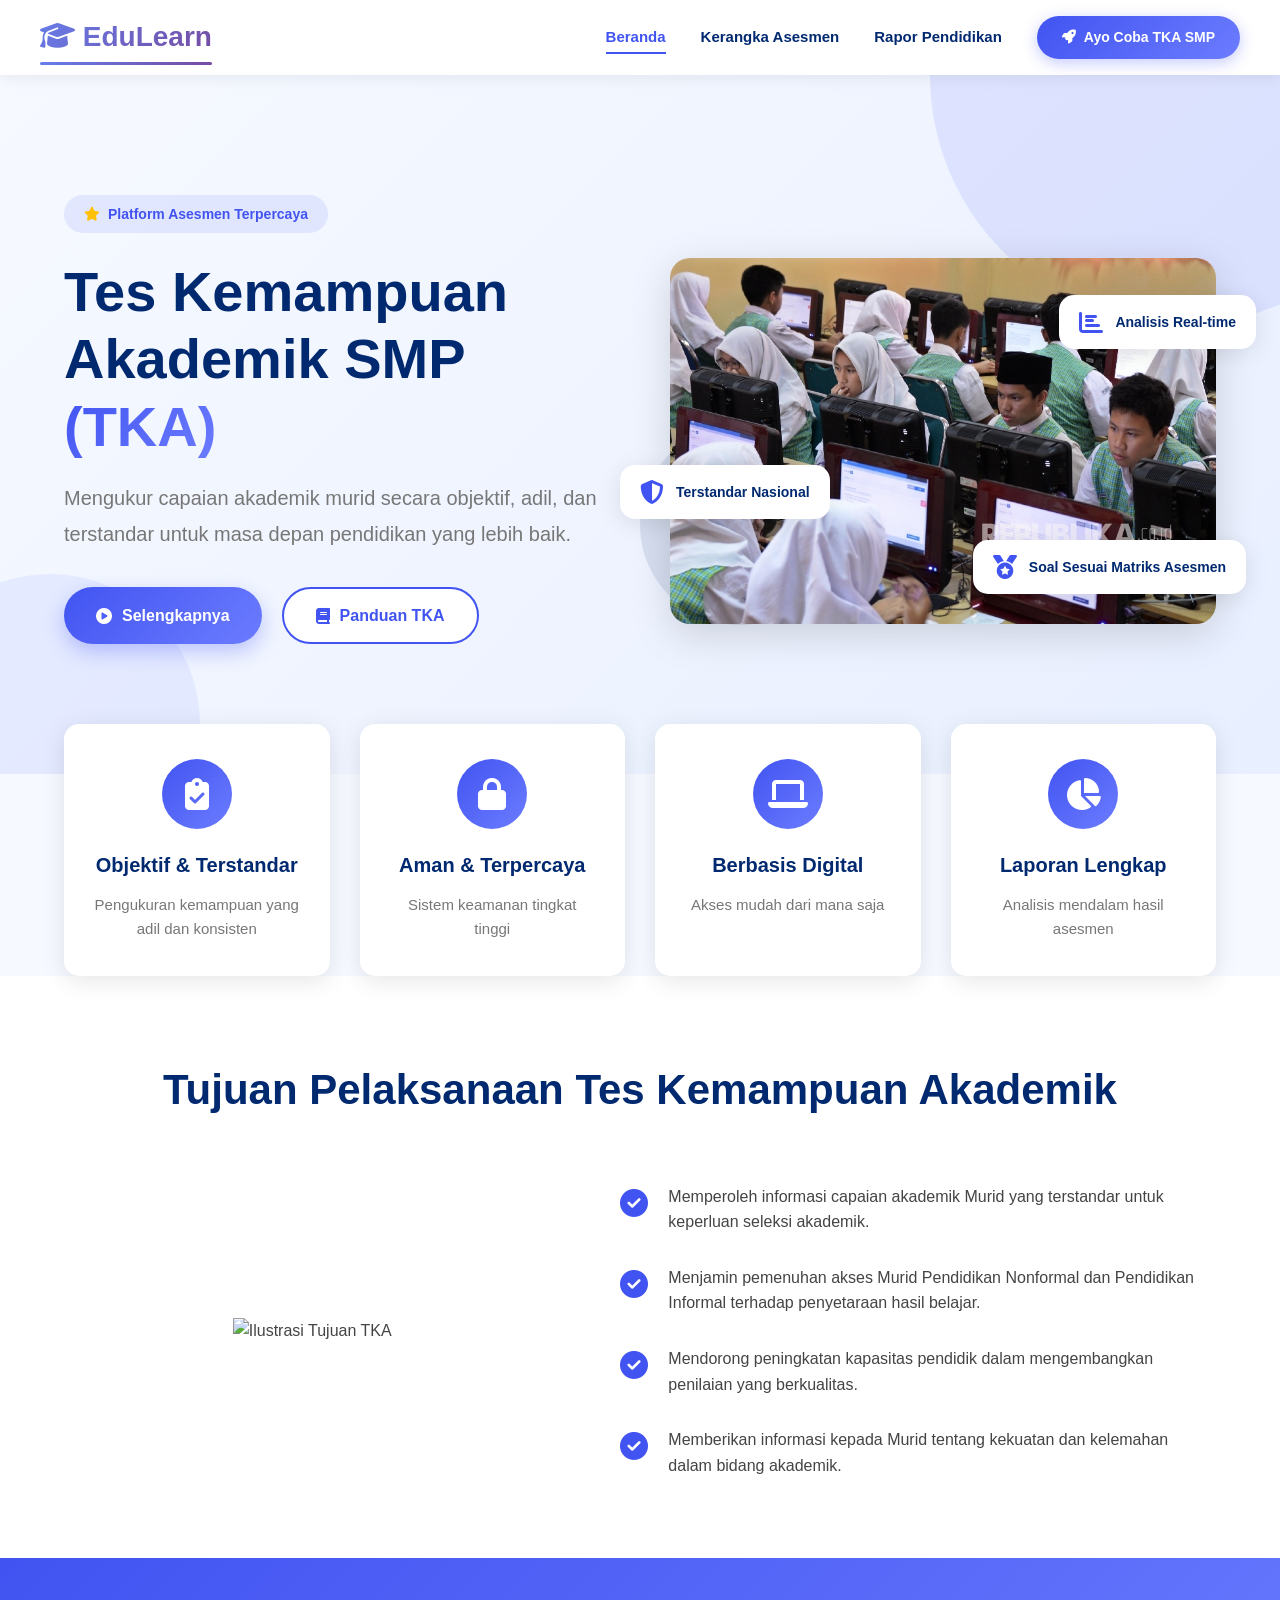
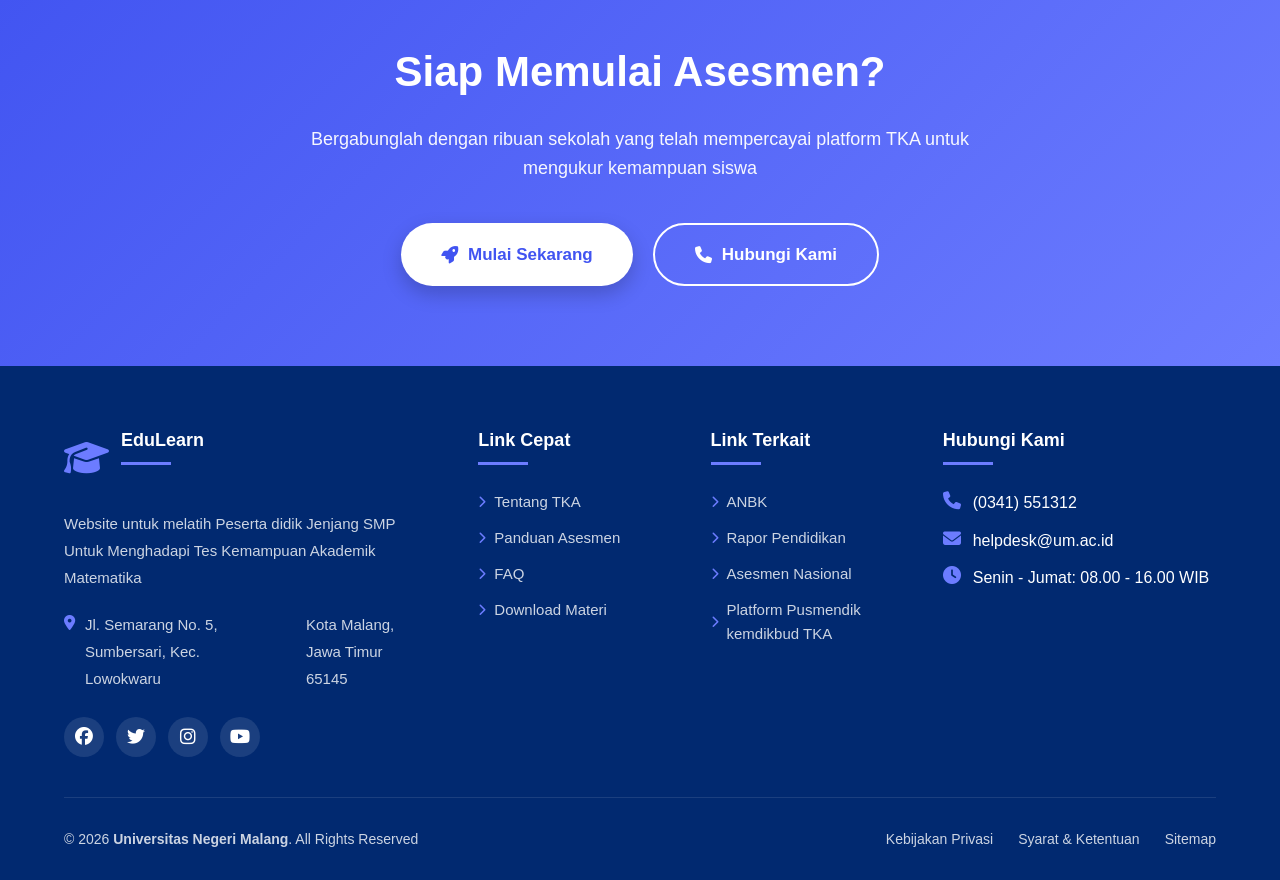
==== index.html @ a12acb54 "Add files via upload" ====
<!DOCTYPE html>
<html lang="id">
<head>
    <meta charset="UTF-8">
    <meta name="viewport" content="width=device-width, initial-scale=1.0">
    <title>TKA - Pusat Asesmen Pendidikan</title>
    <link rel="stylesheet" href="homepage.css">
    <link rel="stylesheet" href="https://cdnjs.cloudflare.com/ajax/libs/font-awesome/6.4.0/css/all.min.css">
</head>
<body>
    <!-- Navbar -->
<nav class="navbar">
        <div class="nav-container">
            <div class="logo">
                <i class="fas fa-graduation-cap"></i>
                <span>EduLearn</span>
            </div>
            <div class="nav-links">
                <a href="#" class="nav-link active">Beranda</a>
                <a href="kerangkaasesmen.html" class="nav-link">Kerangka Asesmen</a>
                <a href="https://tka.kemendikdasmen.go.id/hasiltka/" class="nav-link">Rapor Pendidikan</a>
                <a href="https://tkasmp.vercel.app/" class="btn-cta">
                    <i class="fas fa-rocket"></i> Ayo Coba TKA SMP
                </a>
            </div>
            <div class="mobile-menu-icon">
                <i class="fas fa-bars"></i>
            </div>
        </div>
    </nav>

    <!-- Hero Section -->
    <section class="hero">
        <div class="hero-background">
            <div class="shape shape-1"></div>
            <div class="shape shape-2"></div>
            <div class="shape shape-3"></div>
        </div>
        <div class="hero-container">
            <div class="hero-text" data-aos="fade-right">
                <div class="hero-badge">
                    <i class="fas fa-star"></i> Platform Asesmen Terpercaya
                </div>
                <h1>Tes Kemampuan Akademik SMP <span class="highlight">(TKA)</span></h1>
                <h2>Mengukur capaian akademik murid secara objektif, adil, dan terstandar untuk masa depan pendidikan yang lebih baik.</h2>
                <div class="hero-buttons">
                    <a href="#" class="btn-primary">
                        <i class="fas fa-play-circle"></i> Selengkapnya
                    </a>
                    <a href="kerangkaasesmen.html" class="btn-secondary">
                        <i class="fas fa-book"></i> Panduan TKA
                    </a>
                </div>
            </div>
            <div class="hero-img" data-aos="fade-left">
                <div class="hero-img-wrapper">
                    <img src="SIswa TKA.jpg" alt="Ilustrasi TKA">
                    <div class="floating-card card-1">
                        <i class="fas fa-chart-bar"></i>
                        <span>Analisis Real-time</span>
                    </div>
                    <div class="floating-card card-2">
                        <i class="fas fa-shield-alt"></i>
                        <span>Terstandar Nasional</span>
                    </div>
                    <div class="floating-card card-3">
                        <i class="fas fa-medal"></i>
                        <span>Soal Sesuai Matriks Asesmen</span>
                    </div>
                </div>
            </div>
        </div>
    </section>

    <!-- Features Section -->
    <section class="features">
        <div class="container">
            <div class="feature-item" data-aos="fade-up">
                <div class="feature-icon">
                    <i class="fas fa-clipboard-check"></i>
                </div>
                <h3>Objektif & Terstandar</h3>
                <p>Pengukuran kemampuan yang adil dan konsisten</p>
            </div>
            <div class="feature-item" data-aos="fade-up" data-aos-delay="100">
                <div class="feature-icon">
                    <i class="fas fa-lock"></i>
                </div>
                <h3>Aman & Terpercaya</h3>
                <p>Sistem keamanan tingkat tinggi</p>
            </div>
            <div class="feature-item" data-aos="fade-up" data-aos-delay="200">
                <div class="feature-icon">
                    <i class="fas fa-laptop"></i>
                </div>
                <h3>Berbasis Digital</h3>
                <p>Akses mudah dari mana saja</p>
            </div>
            <div class="feature-item" data-aos="fade-up" data-aos-delay="300">
                <div class="feature-icon">
                    <i class="fas fa-chart-pie"></i>
                </div>
                <h3>Laporan Lengkap</h3>
                <p>Analisis mendalam hasil asesmen</p>
            </div>
        </div>
    </section>

    <!-- Services Section -->
<section class="section tujuan-section">
        <div class="container">
            <div class="section-title" data-aos="fade-up">
                <h2>Tujuan Pelaksanaan Tes Kemampuan Akademik</h2>
            </div>

            <div class="tujuan-container">
                
                <div class="tujuan-img" data-aos="fade-right">
                    <img src="https://img.freepik.com/free-vector/learning-concept-illustration_114360-6186.jpg?t=st=1708490000~exp=1708493600~hmac=a1b2c3d4" alt="Ilustrasi Tujuan TKA">
                </div>

                <div class="tujuan-content" data-aos="fade-left">
                    <ul class="tujuan-list">
                        <li class="tujuan-item">
                            <div class="tujuan-icon">
                                <i class="fas fa-check-circle"></i>
                            </div>
                            <p>Memperoleh informasi capaian akademik Murid yang terstandar untuk keperluan seleksi akademik.</p>
                        </li>
                        <li class="tujuan-item">
                            <div class="tujuan-icon">
                                <i class="fas fa-check-circle"></i>
                            </div>
                            <p>Menjamin pemenuhan akses Murid Pendidikan Nonformal dan Pendidikan Informal terhadap penyetaraan hasil belajar.</p>
                        </li>
                        <li class="tujuan-item">
                            <div class="tujuan-icon">
                                <i class="fas fa-check-circle"></i>
                            </div>
                            <p>Mendorong peningkatan kapasitas pendidik dalam mengembangkan penilaian yang berkualitas.</p>
                        </li>
                        <li class="tujuan-item">
                            <div class="tujuan-icon">
                                <i class="fas fa-check-circle"></i>
                            </div>
                            <p>Memberikan informasi kepada Murid tentang kekuatan dan kelemahan dalam bidang akademik.</p>
                        </li>
                    </ul>
                </div>
            </div>
        </div>
    </section>

    <!-- CTA Section -->
    <section class="cta-section" data-aos="fade-up">
        <div class="cta-container">
            <div class="cta-content">
                <h2>Siap Memulai Asesmen?</h2>
                <p>Bergabunglah dengan ribuan sekolah yang telah mempercayai platform TKA untuk mengukur kemampuan siswa</p>
            </div>
            <div class="cta-buttons">
                <a href="#" class="btn-cta-large">
                    <i class="fas fa-rocket"></i> Mulai Sekarang
                </a>
                <a href="#" class="btn-cta-outline">
                    <i class="fas fa-phone"></i> Hubungi Kami
                </a>
            </div>
        </div>
    </section>

    <!-- Footer -->
    <footer>
        <div class="footer-content">
            <div class="footer-col">
                <div class="footer-logo">
                    <i class="fas fa-graduation-cap"></i>
                    <h4>EduLearn</h4>
                </div>
                <p>Website untuk melatih Peserta didik Jenjang SMP Untuk Menghadapi Tes Kemampuan Akademik Matematika </p>
                <p class="address">
                    <i class="fas fa-map-marker-alt"></i>
                    Jl. Semarang No. 5, Sumbersari, Kec. Lowokwaru <br>
                    <span style="padding-left: 22px;">Kota Malang, Jawa Timur 65145</span>
                </p>
                <div class="social-links">
                    <a href="#"><i class="fab fa-facebook"></i></a>
                    <a href="#"><i class="fab fa-twitter"></i></a>
                    <a href="#"><i class="fab fa-instagram"></i></a>
                    <a href="#"><i class="fab fa-youtube"></i></a>
                </div>
            </div>
            <div class="footer-col">
                <h4>Link Cepat</h4>
                <ul>
                    <li><a href="index.html"><i class="fas fa-chevron-right"></i> Tentang TKA</a></li>
                    <li><a href="kerangkaasesmen.html"><i class="fas fa-chevron-right"></i> Panduan Asesmen</a></li>
                    <li><a href="#"><i class="fas fa-chevron-right"></i> FAQ</a></li>
                    <li><a href="#"><i class="fas fa-chevron-right"></i> Download Materi</a></li>
                </ul>
            </div>
            <div class="footer-col">
                <h4>Link Terkait</h4>
                <ul>
                    <li><a href="#"><i class="fas fa-chevron-right"></i> ANBK</a></li>
                    <li><a href="https://tka.kemendikdasmen.go.id/hasiltka/"><i class="fas fa-chevron-right"></i> Rapor Pendidikan</a></li>
                    <li><a href="#"><i class="fas fa-chevron-right"></i> Asesmen Nasional</a></li>
                    <li><a href="https://pusmendik.kemdikbud.go.id/"><i class="fas fa-chevron-right"></i> Platform Pusmendik kemdikbud TKA</a></li>
                </ul>
            </div>
            <div class="footer-col">
                <h4>Hubungi Kami</h4>
                <ul class="contact-info">
                    <li>
                        <i class="fas fa-phone"></i>
                        <span>(0341) 551312</span>
                    </li>
                    <li>
                        <i class="fas fa-envelope"></i>
                        <span>helpdesk@um.ac.id</span>
                    </li>
                    <li>
                        <i class="fas fa-clock"></i>
                        <span>Senin - Jumat: 08.00 - 16.00 WIB</span>
                    </li>
                </ul>
            </div>
        </div>
        <div class="footer-bottom">
            <p>&copy; 2026 <strong>Universitas Negeri Malang</strong>. All Rights Reserved</p>
            <div class="footer-links">
                <a href="#">Kebijakan Privasi</a>
                <a href="#">Syarat & Ketentuan</a>
                <a href="#">Sitemap</a>
            </div>
        </div>
    </footer>

    <!-- Scroll to Top Button -->
    <button class="scroll-top" id="scrollTop">
        <i class="fas fa-arrow-up"></i>
    </button>

    <script src="homepage.js"></script>
</body>
</html>
---- homepage.css ----
/* ===== RESET & BASE ===== */
* {
    margin: 0;
    padding: 0;
    box-sizing: border-box;
}

:root {
    /* Enhanced Color Palette - More Vibrant */
    --primary: #2563eb; /* Bright Blue */
    --primary-dark: #1d4ed8;
    --primary-light: rgba(37, 99, 235, 0.1);
    --secondary: #8b5cf6; /* Vibrant Purple */
    --secondary-dark: #7c3aed;
    --tertiary: #06b6d4; /* Cyan */
    --tertiary-dark: #0891b2;
    --accent: #f59e0b; /* Amber */
    --accent-dark: #d97706;
    --success: #10b981;
    --success-dark: #059669;
    --pink: #ec4899; /* Pink for variety */
    --text-dark: #1e293b;
    --text-light: #64748b;
    --text-muted: #94a3b8;
    --bg-light: #f8fafc;
    --bg-white: #ffffff;
    --bg-gradient: linear-gradient(135deg, #667eea 0%, #764ba2 100%);
    --bg-gradient-primary: linear-gradient(135deg, #667eea 0%, #764ba2 100%);
    --bg-card: #ffffff;
    --border-color: #e2e8f0;
    --shadow-sm: 0 1px 2px 0 rgba(0, 0, 0, 0.05);
    --shadow-md: 0 4px 6px -1px rgba(0, 0, 0, 0.1), 0 2px 4px -1px rgba(0, 0, 0, 0.06);
    --shadow-lg: 0 10px 15px -3px rgba(0, 0, 0, 0.1), 0 4px 6px -2px rgba(0, 0, 0, 0.05);
    --shadow-xl: 0 20px 25px -5px rgba(0, 0, 0, 0.1), 0 10px 10px -5px rgba(0, 0, 0, 0.04);
    --shadow-glow: 0 0 20px rgba(37, 99, 235, 0.3);
    --radius-sm: 0.375rem;
    --radius-md: 0.5rem;
    --radius-lg: 0.75rem;
    --radius-xl: 1rem;
}
:root {
    --primary-color: #4154f1;
    --primary-dark: #3142c4;
    --primary-light: #6c7cff;
    --secondary-color: #012970;
    --text-dark: #444444;
    --text-light: #777777;
    --bg-light: #f6f9ff;
    --white: #ffffff;
    --shadow-sm: 0 2px 15px rgba(0, 0, 0, 0.08);
    --shadow-md: 0 5px 25px rgba(0, 0, 0, 0.1);
    --shadow-lg: 0 10px 40px rgba(0, 0, 0, 0.15);
    --transition: all 0.3s ease;
    --gradient-primary: linear-gradient(135deg, #4154f1 0%, #6c7cff 100%);
    --gradient-secondary: linear-gradient(135deg, #012970 0%, #1e3a8a 100%);
}

body {
    font-family: 'Segoe UI', Tahoma, Geneva, Verdana, sans-serif;
    background-color: var(--bg-light);
    color: var(--text-dark);
    line-height: 1.6;
    overflow-x: hidden;
}

html {
    scroll-behavior: smooth;
}

a {
    text-decoration: none;
    color: inherit;
    transition: var(--transition);
}

img {
    max-width: 100%;
    height: auto;
}

/* ===== NAVBAR ===== */
.navbar {
    background: var(--white);
    padding: 0;
    box-shadow: var(--shadow-sm);
    position: sticky;
    top: 0;
    z-index: 1000;
    transition: var(--transition);
}

.navbar.scrolled {
    box-shadow: var(--shadow-md);
}

.nav-container {
    max-width: 1400px;
    margin: 0 auto;
    padding: 15px 40px;
    display: flex;
    justify-content: space-between;
    align-items: center;
}

.logo {
    font-size: 1.75rem;
    font-weight: 800;
    color: var(--primary);
    background: var(--bg-gradient);
    -webkit-background-clip: text;
    -webkit-text-fill-color: transparent;
    background-clip: text;
    position: relative;
}

.logo::after {
    content: '';
    position: absolute;
    bottom: -5px;
    left: 0;
    width: 100%;
    height: 3px;
    background: var(--bg-gradient);
    border-radius: 2px;
}

.nav-links {
    display: flex;
    align-items: center;
    gap: 35px;
}

.nav-link {
    color: var(--secondary-color);
    font-weight: 600;
    font-size: 15px;
    position: relative;
    padding: 5px 0;
}

.nav-link::after {
    content: '';
    position: absolute;
    bottom: 0;
    left: 0;
    width: 0;
    height: 2px;
    background: var(--primary-color);
    transition: var(--transition);
}

.nav-link:hover::after,
.nav-link.active::after {
    width: 100%;
}

.nav-link:hover,
.nav-link.active {
    color: var(--primary-color);
}

.btn-cta {
    background: var(--gradient-primary);
    color: var(--white);
    padding: 10px 25px;
    border-radius: 50px;
    font-weight: 600;
    font-size: 14px;
    display: flex;
    align-items: center;
    gap: 8px;
    box-shadow: 0 4px 15px rgba(65, 84, 241, 0.3);
    transition: var(--transition);
}

.btn-cta:hover {
    transform: translateY(-2px);
    box-shadow: 0 6px 20px rgba(65, 84, 241, 0.4);
}

.mobile-menu-icon {
    display: none;
    font-size: 24px;
    color: var(--secondary-color);
    cursor: pointer;
}

/* ===== HERO SECTION ===== */
.hero {
    position: relative;
    padding: 120px 5% 80px;
    overflow: hidden;
    background: linear-gradient(135deg, #f6f9ff 0%, #e8efff 100%);
}

.hero-background {
    position: absolute;
    top: 0;
    left: 0;
    width: 100%;
    height: 100%;
    overflow: hidden;
    z-index: 0;
}

.shape {
    position: absolute;
    border-radius: 50%;
    opacity: 0.1;
}

.shape-1 {
    width: 500px;
    height: 500px;
    background: var(--primary-color);
    top: -250px;
    right: -150px;
    animation: float 20s infinite ease-in-out;
}

.shape-2 {
    width: 300px;
    height: 300px;
    background: var(--primary-light);
    bottom: -100px;
    left: -100px;
    animation: float 15s infinite ease-in-out reverse;
}

.shape-3 {
    width: 200px;
    height: 200px;
    background: var(--secondary-color);
    top: 50%;
    left: 50%;
    animation: float 18s infinite ease-in-out;
}

.hero-container {
    max-width: 1400px;
    margin: 0 auto;
    display: flex;
    align-items: center;
    justify-content: space-between;
    gap: 60px;
    position: relative;
    z-index: 1;
}

.hero-text {
    flex: 1;
    max-width: 600px;
}

.hero-badge {
    display: inline-flex;
    align-items: center;
    gap: 8px;
    background: rgba(65, 84, 241, 0.1);
    color: var(--primary-color);
    padding: 8px 20px;
    border-radius: 50px;
    font-size: 14px;
    font-weight: 600;
    margin-bottom: 25px;
    animation: slideInDown 0.8s ease;
}

.hero-badge i {
    color: #ffc107;
}

.hero h1 {
    font-size: 56px;
    color: var(--secondary-color);
    margin-bottom: 20px;
    line-height: 1.2;
    font-weight: 800;
    animation: slideInLeft 0.8s ease;
}

.hero h1 .highlight {
    background: var(--gradient-primary);
    -webkit-background-clip: text;
    -webkit-text-fill-color: transparent;
    background-clip: text;
}

.hero h2 {
    font-size: 20px;
    color: var(--text-light);
    margin-bottom: 35px;
    font-weight: 400;
    line-height: 1.8;
    animation: slideInLeft 0.8s ease 0.2s both;
}

.hero-buttons {
    display: flex;
    gap: 20px;
    margin-bottom: 50px;
    animation: slideInLeft 0.8s ease 0.4s both;
}

.btn-primary,
.btn-secondary {
    padding: 14px 32px;
    border-radius: 50px;
    font-size: 16px;
    font-weight: 600;
    display: inline-flex;
    align-items: center;
    gap: 10px;
    transition: var(--transition);
    cursor: pointer;
}

.btn-primary {
    background: var(--gradient-primary);
    color: var(--white);
    box-shadow: 0 8px 20px rgba(65, 84, 241, 0.3);
}

.btn-primary:hover {
    transform: translateY(-3px);
    box-shadow: 0 12px 30px rgba(65, 84, 241, 0.4);
}

.btn-secondary {
    background: var(--white);
    color: var(--primary-color);
    border: 2px solid var(--primary-color);
}

.btn-secondary:hover {
    background: var(--primary-color);
    color: var(--white);
    transform: translateY(-3px);
}

.hero-stats {
    display: flex;
    gap: 40px;
    animation: slideInUp 0.8s ease 0.6s both;
}

.stat-item {
    display: flex;
    align-items: center;
    gap: 15px;
}

.stat-item i {
    font-size: 40px;
    color: var(--primary-color);
}

.stat-item h3 {
    font-size: 32px;
    color: var(--secondary-color);
    font-weight: 700;
    line-height: 1;
}

.stat-item p {
    font-size: 14px;
    color: var(--text-light);
    margin-top: 2px;
}

/* Hero Image */
.hero-img {
    flex: 1;
    position: relative;
}

.hero-img-wrapper {
    position: relative;
    animation: slideInRight 0.8s ease;
}

.hero-img img {
    width: 100%;
    border-radius: 20px;
    box-shadow: var(--shadow-lg);
    animation: float 6s ease-in-out infinite;
}

.floating-card {
    position: absolute;
    background: var(--white);
    padding: 15px 20px;
    border-radius: 15px;
    box-shadow: var(--shadow-md);
    display: flex;
    align-items: center;
    gap: 12px;
    font-weight: 600;
    font-size: 14px;
    color: var(--secondary-color);
}

.floating-card i {
    font-size: 24px;
    color: var(--primary-color);
}

.card-1 {
    top: 10%;
    right: -40px;
    animation: float 4s ease-in-out infinite;
}

.card-2 {
    bottom: 30%;
    left: -50px;
    animation: float 5s ease-in-out infinite 1s;
}

.card-3 {
    bottom: 10%;
    right: -30px;
    animation: float 4.5s ease-in-out infinite 0.5s;
}

/* ===== FEATURES SECTION ===== */
.features {
    padding: 0 5%;
    margin-top: -50px;
    position: relative;
    z-index: 10;
}

.features .container {
    max-width: 1400px;
    margin: 0 auto;
    display: grid;
    grid-template-columns: repeat(auto-fit, minmax(250px, 1fr));
    gap: 30px;
}

.feature-item {
    background: var(--white);
    padding: 35px 30px;
    border-radius: 15px;
    box-shadow: var(--shadow-md);
    text-align: center;
    transition: var(--transition);
    position: relative;
    overflow: hidden;
}

.feature-item::before {
    content: '';
    position: absolute;
    top: 0;
    left: 0;
    width: 100%;
    height: 4px;
    background: var(--gradient-primary);
    transform: scaleX(0);
    transition: var(--transition);
}

.feature-item:hover::before {
    transform: scaleX(1);
}

.feature-item:hover {
    transform: translateY(-10px);
    box-shadow: var(--shadow-lg);
}

.feature-icon {
    width: 70px;
    height: 70px;
    margin: 0 auto 20px;
    background: var(--gradient-primary);
    border-radius: 50%;
    display: flex;
    align-items: center;
    justify-content: center;
    font-size: 32px;
    color: var(--white);
    transition: var(--transition);
}

.feature-item:hover .feature-icon {
    transform: rotateY(360deg);
}

.feature-item h3 {
    color: var(--secondary-color);
    font-size: 20px;
    margin-bottom: 12px;
    font-weight: 700;
}

.feature-item p {
    color: var(--text-light);
    font-size: 15px;
    line-height: 1.6;
}

/* ===== SERVICES SECTION ===== */
.section {
    padding: 100px 5%;
}

.services {
    background: var(--white);
}

.section-title {
    text-align: center;
    margin-bottom: 60px;
}

.section-title .subtitle {
    display: inline-block;
    font-size: 14px;
    color: var(--primary-color);
    letter-spacing: 2px;
    text-transform: uppercase;
    font-weight: 700;
    margin-bottom: 15px;
    position: relative;
}

.section-title .subtitle::after {
    content: '';
    position: absolute;
    bottom: -5px;
    left: 50%;
    transform: translateX(-50%);
    width: 50px;
    height: 3px;
    background: var(--gradient-primary);
}

.section-title h2 {
    font-size: 42px;
    color: var(--secondary-color);
    font-weight: 800;
    margin-bottom: 15px;
}

.section-title .description {
    font-size: 18px;
    color: var(--text-light);
    max-width: 600px;
    margin: 0 auto;
}

.card-container {
    max-width: 1400px;
    margin: 0 auto;
    display: grid;
    grid-template-columns: repeat(auto-fit, minmax(280px, 1fr));
    gap: 35px;
}

.card {
    background: var(--white);
    padding: 40px 30px;
    border-radius: 20px;
    box-shadow: var(--shadow-sm);
    transition: var(--transition);
    border: 2px solid transparent;
    position: relative;
    overflow: hidden;
}

.card::before {
    content: '';
    position: absolute;
    top: 0;
    left: 0;
    width: 100%;
    height: 100%;
    background: var(--gradient-primary);
    opacity: 0;
    transition: var(--transition);
    z-index: 0;
}

.card:hover::before {
    opacity: 0.05;
}

.card:hover {
    transform: translateY(-10px);
    box-shadow: var(--shadow-lg);
    border-color: var(--primary-color);
}

.card-featured {
    border-color: var(--primary-color);
    background: linear-gradient(135deg, #f6f9ff 0%, #ffffff 100%);
    position: relative;
}

.featured-badge {
    position: absolute;
    top: 20px;
    right: 20px;
    background: var(--gradient-primary);
    color: var(--white);
    padding: 5px 15px;
    border-radius: 50px;
    font-size: 12px;
    font-weight: 600;
    z-index: 1;
}

.card-icon {
    width: 80px;
    height: 80px;
    margin: 0 auto 25px;
    background: var(--gradient-primary);
    border-radius: 20px;
    display: flex;
    align-items: center;
    justify-content: center;
    font-size: 40px;
    color: var(--white);
    transition: var(--transition);
    position: relative;
    z-index: 1;
}

.card:hover .card-icon {
    transform: scale(1.1) rotate(5deg);
}

.card h3 {
    color: var(--secondary-color);
    font-size: 22px;
    margin-bottom: 15px;
    font-weight: 700;
    position: relative;
    z-index: 1;
}

.card > p {
    color: var(--text-light);
    font-size: 15px;
    line-height: 1.8;
    margin-bottom: 25px;
    position: relative;
    z-index: 1;
}

.card-features {
    list-style: none;
    margin-bottom: 25px;
    position: relative;
    z-index: 1;
}

.card-features li {
    color: var(--text-dark);
    font-size: 14px;
    margin-bottom: 10px;
    display: flex;
    align-items: center;
    gap: 10px;
}

.card-features i {
    color: var(--primary-color);
    font-size: 16px;
}

.card-link {
    color: var(--primary-color);
    font-weight: 600;
    font-size: 15px;
    display: inline-flex;
    align-items: center;
    gap: 8px;
    transition: var(--transition);
    position: relative;
    z-index: 1;
}

.card-link:hover {
    gap: 12px;
}

/* ===== CTA SECTION ===== */
.cta-section {
    padding: 80px 5%;
    background: var(--gradient-primary);
    color: var(--white);
}

.cta-container {
    max-width: 1200px;
    margin: 0 auto;
    text-align: center;
}

.cta-content h2 {
    font-size: 42px;
    font-weight: 800;
    margin-bottom: 20px;
}

.cta-content p {
    font-size: 18px;
    margin-bottom: 40px;
    opacity: 0.95;
    max-width: 700px;
    margin-left: auto;
    margin-right: auto;
}

.cta-buttons {
    display: flex;
    justify-content: center;
    gap: 20px;
    flex-wrap: wrap;
}

.btn-cta-large,
.btn-cta-outline {
    padding: 16px 40px;
    border-radius: 50px;
    font-size: 17px;
    font-weight: 600;
    display: inline-flex;
    align-items: center;
    gap: 10px;
    transition: var(--transition);
    cursor: pointer;
}

.btn-cta-large {
    background: var(--white);
    color: var(--primary-color);
    box-shadow: 0 8px 20px rgba(0, 0, 0, 0.2);
}

.btn-cta-large:hover {
    transform: translateY(-3px);
    box-shadow: 0 12px 30px rgba(0, 0, 0, 0.3);
}

.btn-cta-outline {
    background: transparent;
    color: var(--white);
    border: 2px solid var(--white);
}

.btn-cta-outline:hover {
    background: var(--white);
    color: var(--primary-color);
    transform: translateY(-3px);
}

/* ===== FOOTER ===== */
footer {
    background: var(--secondary-color);
    color: var(--white);
    padding: 60px 5% 30px;
}

.footer-content {
    max-width: 1400px;
    margin: 0 auto 40px;
    display: grid;
    grid-template-columns: 2fr 1fr 1fr 1.5fr;
    gap: 50px;
}

.footer-logo {
    display: flex;
    align-items: center;
    gap: 12px;
    margin-bottom: 20px;
}

.footer-logo i {
    font-size: 36px;
    color: var(--primary-light);
}

.footer-logo h4 {
    font-size: 24px;
    font-weight: 700;
}

.footer-col p {
    color: rgba(255, 255, 255, 0.8);
    font-size: 15px;
    line-height: 1.8;
    margin-bottom: 15px;
}

.footer-col .address {
    display: flex;
    gap: 10px;
    margin-top: 20px;
}

.footer-col .address i {
    color: var(--primary-light);
    margin-top: 4px;
}

.social-links {
    display: flex;
    gap: 12px;
    margin-top: 25px;
}

.social-links a {
    width: 40px;
    height: 40px;
    background: rgba(255, 255, 255, 0.1);
    border-radius: 50%;
    display: flex;
    align-items: center;
    justify-content: center;
    font-size: 18px;
    transition: var(--transition);
}

.social-links a:hover {
    background: var(--primary-color);
    transform: translateY(-3px);
}

.footer-col h4 {
    font-size: 18px;
    font-weight: 700;
    margin-bottom: 25px;
    position: relative;
    padding-bottom: 10px;
}

.footer-col h4::after {
    content: '';
    position: absolute;
    bottom: 0;
    left: 0;
    width: 50px;
    height: 3px;
    background: var(--primary-light);
}

.footer-col ul {
    list-style: none;
}

.footer-col ul li {
    margin-bottom: 12px;
}

.footer-col ul li a {
    color: rgba(255, 255, 255, 0.8);
    font-size: 15px;
    display: flex;
    align-items: center;
    gap: 8px;
    transition: var(--transition);
}

.footer-col ul li a i {
    font-size: 12px;
    color: var(--primary-light);
}

.footer-col ul li a:hover {
    color: var(--white);
    padding-left: 5px;
}

.contact-info li {
    display: flex;
    align-items: flex-start;
    gap: 12px;
    margin-bottom: 15px;
}

.contact-info i {
    color: var(--primary-light);
    font-size: 18px;
    margin-top: 2px;
}

.footer-bottom {
    max-width: 1400px;
    margin: 0 auto;
    padding-top: 30px;
    border-top: 1px solid rgba(255, 255, 255, 0.1);
    display: flex;
    justify-content: space-between;
    align-items: center;
    flex-wrap: wrap;
    gap: 20px;
}

.footer-bottom p {
    color: rgba(255, 255, 255, 0.8);
    font-size: 14px;
}

.footer-links {
    display: flex;
    gap: 25px;
}

.footer-links a {
    color: rgba(255, 255, 255, 0.8);
    font-size: 14px;
    transition: var(--transition);
}

.footer-links a:hover {
    color: var(--white);
}

/* ===== SCROLL TO TOP ===== */
.scroll-top {
    position: fixed;
    bottom: 30px;
    right: 30px;
    width: 50px;
    height: 50px;
    background: var(--gradient-primary);
    color: var(--white);
    border: none;
    border-radius: 50%;
    font-size: 20px;
    cursor: pointer;
    box-shadow: var(--shadow-md);
    opacity: 0;
    visibility: hidden;
    transition: var(--transition);
    z-index: 999;
}

.scroll-top.active {
    opacity: 1;
    visibility: visible;
}

.scroll-top:hover {
    transform: translateY(-5px);
    box-shadow: var(--shadow-lg);
}

/* ===== ANIMATIONS ===== */
@keyframes float {
    0%, 100% {
        transform: translateY(0) rotate(0deg);
    }
    25% {
        transform: translateY(-20px) rotate(5deg);
    }
    75% {
        transform: translateY(10px) rotate(-5deg);
    }
}

@keyframes slideInDown {
    from {
        opacity: 0;
        transform: translateY(-30px);
    }
    to {
        opacity: 1;
        transform: translateY(0);
    }
}

@keyframes slideInLeft {
    from {
        opacity: 0;
        transform: translateX(-50px);
    }
    to {
        opacity: 1;
        transform: translateX(0);
    }
}

@keyframes slideInRight {
    from {
        opacity: 0;
        transform: translateX(50px);
    }
    to {
        opacity: 1;
        transform: translateX(0);
    }
}

@keyframes slideInUp {
    from {
        opacity: 0;
        transform: translateY(30px);
    }
    to {
        opacity: 1;
        transform: translateY(0);
    }
}

/* AOS Animation Attributes */
[data-aos] {
    opacity: 0;
    transition-property: transform, opacity;
}

[data-aos="fade-up"] {
    transform: translateY(50px);
}

[data-aos="fade-down"] {
    transform: translateY(-50px);
}

[data-aos="fade-left"] {
    transform: translateX(50px);
}

[data-aos="fade-right"] {
    transform: translateX(-50px);
}

[data-aos="zoom-in"] {
    transform: scale(0.8);
}

[data-aos].aos-animate {
    opacity: 1;
    transform: translate(0) scale(1);
}

/* ===== RESPONSIVE DESIGN ===== */
@media (max-width: 1200px) {
    .hero h1 {
        font-size: 48px;
    }
    
    .hero-container {
        gap: 40px;
    }
}

@media (max-width: 992px) {
    .nav-links {
        display: none;
    }
    
    .mobile-menu-icon {
        display: block;
    }
    
    .hero-container {
        flex-direction: column;
        text-align: center;
    }
    
    .hero-text {
        max-width: 100%;
    }
    
    .hero h1 {
        font-size: 42px;
    }
    
    .hero-buttons {
        justify-content: center;
    }
    
    .hero-stats {
        justify-content: center;
    }
    
    .hero-img {
        max-width: 500px;
    }
    
    .floating-card {
        display: none;
    }
    
    .footer-content {
        grid-template-columns: repeat(2, 1fr);
    }
}

@media (max-width: 768px) {
    .nav-container {
        padding: 15px 20px;
    }
    
    .hero {
        padding: 80px 5% 60px;
    }
    
    .hero h1 {
        font-size: 36px;
    }
    
    .hero h2 {
        font-size: 18px;
    }
    
    .hero-buttons {
        flex-direction: column;
        gap: 15px;
    }
    
    .btn-primary,
    .btn-secondary {
        width: 100%;
        justify-content: center;
    }
    
    .hero-stats {
        flex-direction: column;
        gap: 25px;
    }
    
    .features {
        margin-top: -30px;
    }
    
    .section {
        padding: 60px 5%;
    }
    
    .section-title h2 {
        font-size: 32px;
    }
    
    .card-container {
        grid-template-columns: 1fr;
    }
    
    .cta-content h2 {
        font-size: 32px;
    }
    
    .cta-buttons {
        flex-direction: column;
    }
    
    .btn-cta-large,
    .btn-cta-outline {
        width: 100%;
        justify-content: center;
    }
    
    .footer-content {
        grid-template-columns: 1fr;
        gap: 40px;
    }
    
    .footer-bottom {
        flex-direction: column;
        text-align: center;
    }
}

@media (max-width: 480px) {
    .logo {
        font-size: 20px;
    }
    
    .logo i {
        font-size: 24px;
    }
    
    .hero h1 {
        font-size: 28px;
    }
    
    .hero h2 {
        font-size: 16px;
    }
    
    .stat-item {
        flex-direction: column;
        text-align: center;
    }
    
    .section-title h2 {
        font-size: 28px;
    }
    
    .cta-content h2 {
        font-size: 26px;
    }
    
    .scroll-top {
        bottom: 20px;
        right: 20px;
        width: 45px;
        height: 45px;
    }
}

/* ===== TUJUAN PELAKSANAAN SECTION ===== */
.tujuan-section {
    background: var(--white);
    padding: 80px 5%;
}

.tujuan-container {
    max-width: 1200px;
    margin: 0 auto;
    display: flex;
    align-items: center; /* Vertically center */
    justify-content: space-between;
    gap: 60px; /* Jarak antara gambar dan teks */
}

/* Kolom Gambar */
.tujuan-img {
    flex: 1;
    text-align: center;
}

.tujuan-img img {
    max-width: 100%;
    height: auto;
    /* Optional: jika ingin gambar terlihat blending */
    mix-blend-mode: multiply; 
}

/* Kolom Konten Teks */
.tujuan-content {
    flex: 1.2; /* Memberikan porsi sedikit lebih lebar untuk teks */
}

.tujuan-list {
    list-style: none;
    padding: 0;
    margin: 0;
}

.tujuan-item {
    display: flex;
    align-items: flex-start; /* Icon sejajar dengan baris pertama teks */
    gap: 20px;
    margin-bottom: 30px;
}

.tujuan-item:last-child {
    margin-bottom: 0;
}

.tujuan-icon {
    flex-shrink: 0; /* Mencegah icon mengecil */
    font-size: 28px;
    color: var(--primary-color); /* Menggunakan warna biru utama website */
    margin-top: -2px; /* Sedikit penyesuaian posisi vertikal */
}

.tujuan-item p {
    font-size: 16px;
    color: var(--text-dark);
    line-height: 1.6;
    margin: 0;
}

/* Responsif untuk Mobile */
@media (max-width: 992px) {
    .tujuan-container {
        flex-direction: column;
        gap: 40px;
    }

    .tujuan-img {
        max-width: 80%;
        margin: 0 auto;
    }
    
    .tujuan-content {
        width: 100%;
    }
}
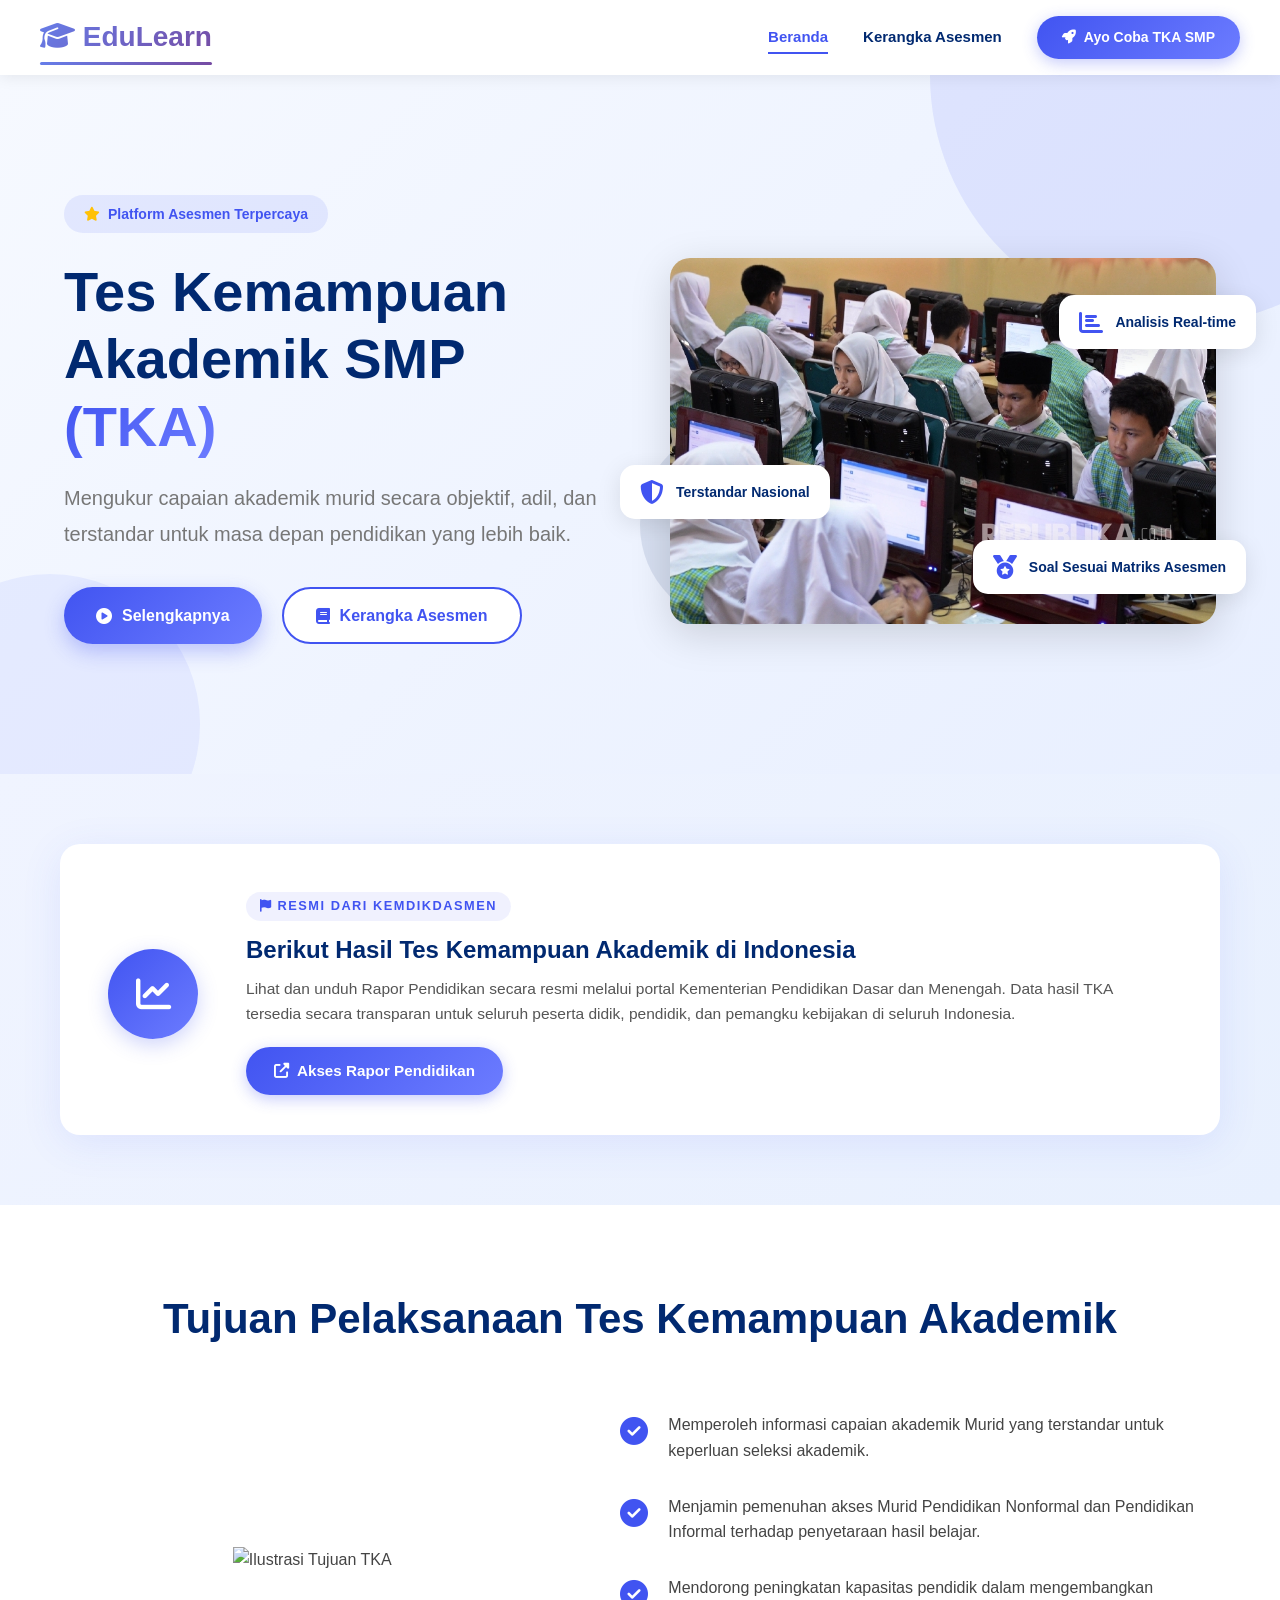
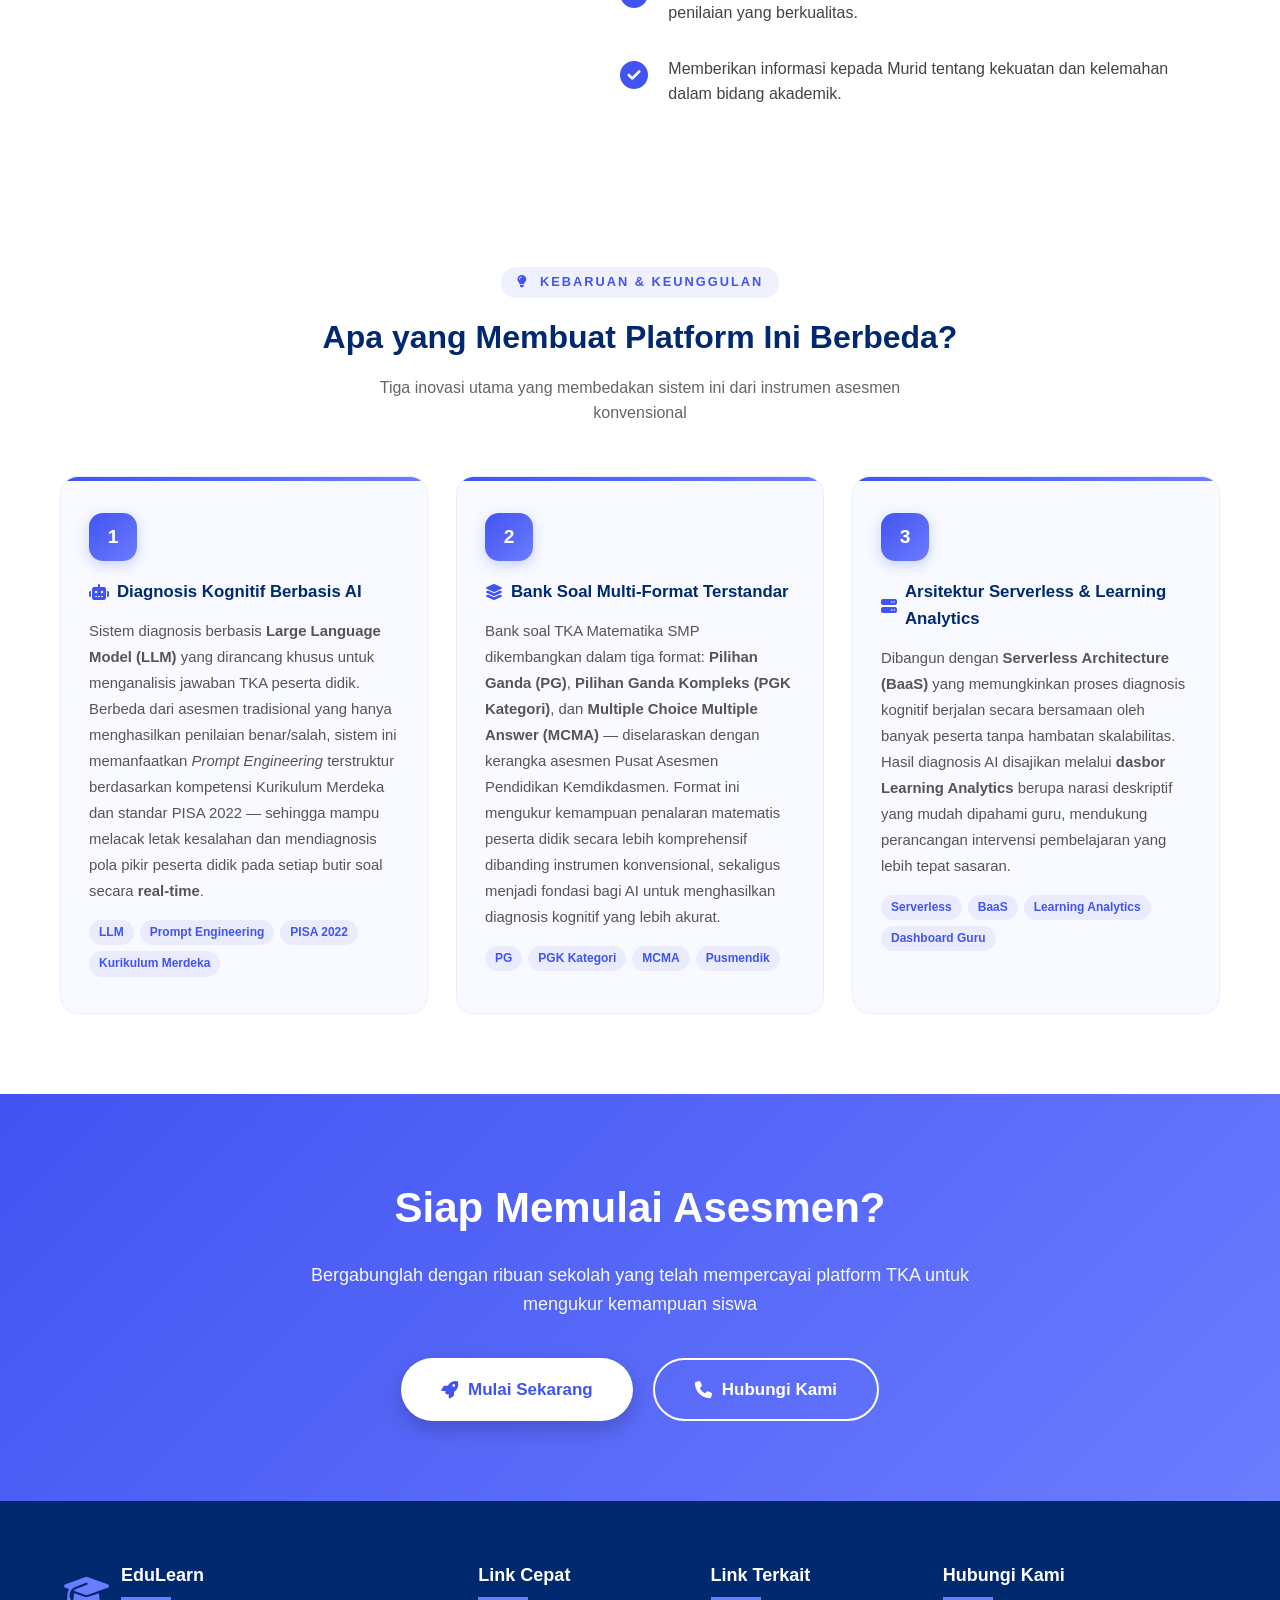
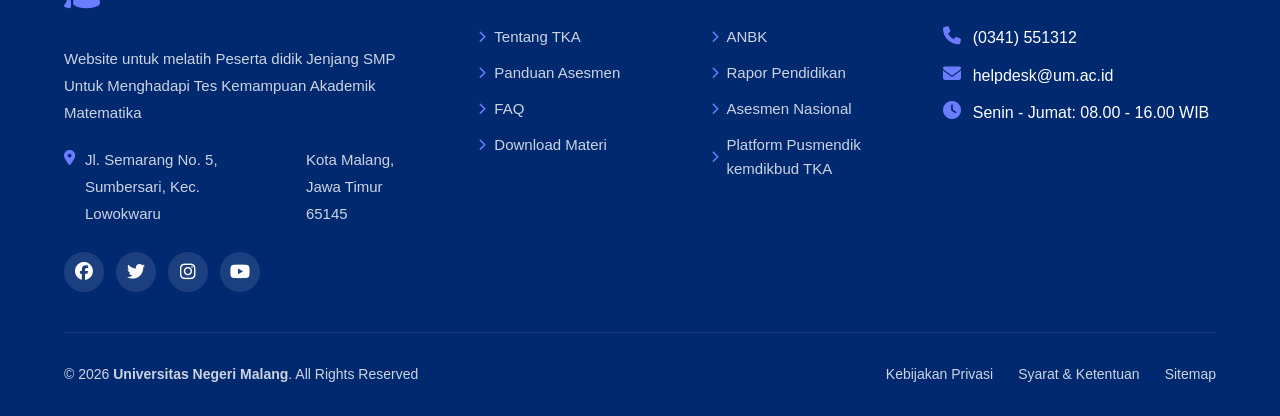
==== commit 160229ef: "Add files via upload" ====
--- a/index.html
+++ b/index.html
@@ -6,10 +6,211 @@
     <title>TKA - Pusat Asesmen Pendidikan</title>
     <link rel="stylesheet" href="homepage.css">
     <link rel="stylesheet" href="https://cdnjs.cloudflare.com/ajax/libs/font-awesome/6.4.0/css/all.min.css">
+    <style>
+        /* ===== RAPOR PENDIDIKAN SECTION ===== */
+        .rapor-section {
+            background: linear-gradient(135deg, #f0f4ff 0%, #e8f0fe 100%);
+            padding: 70px 0;
+        }
+        .rapor-section .container {
+            max-width: 1200px;
+            margin: 0 auto;
+            padding: 0 20px;
+        }
+        .rapor-inner {
+            background: #fff;
+            border-radius: 20px;
+            box-shadow: 0 8px 40px rgba(65,84,241,0.10);
+            padding: 48px 48px 40px;
+            display: flex;
+            align-items: center;
+            gap: 48px;
+        }
+        .rapor-icon-wrap {
+            flex-shrink: 0;
+            width: 90px;
+            height: 90px;
+            background: linear-gradient(135deg, #4154f1, #6c7cff);
+            border-radius: 50%;
+            display: flex;
+            align-items: center;
+            justify-content: center;
+            font-size: 2.2rem;
+            color: #fff;
+            box-shadow: 0 6px 20px rgba(65,84,241,0.25);
+        }
+        .rapor-text { flex: 1; }
+        .rapor-label {
+            display: inline-block;
+            background: rgba(65,84,241,0.08);
+            color: #4154f1;
+            font-size: 0.8rem;
+            font-weight: 700;
+            letter-spacing: 1.5px;
+            text-transform: uppercase;
+            padding: 4px 14px;
+            border-radius: 20px;
+            margin-bottom: 10px;
+        }
+        .rapor-text h3 {
+            font-size: 1.5rem;
+            font-weight: 700;
+            color: #012970;
+            margin-bottom: 8px;
+        }
+        .rapor-text p {
+            color: #555;
+            font-size: 0.97rem;
+            line-height: 1.6;
+            margin-bottom: 20px;
+        }
+        .rapor-btn {
+            display: inline-flex;
+            align-items: center;
+            gap: 8px;
+            background: linear-gradient(135deg, #4154f1, #6c7cff);
+            color: #fff;
+            padding: 12px 28px;
+            border-radius: 50px;
+            font-weight: 600;
+            font-size: 0.95rem;
+            text-decoration: none;
+            transition: all 0.3s ease;
+            box-shadow: 0 4px 15px rgba(65,84,241,0.30);
+        }
+        .rapor-btn:hover {
+            transform: translateY(-3px);
+            box-shadow: 0 8px 25px rgba(65,84,241,0.40);
+            color: #fff;
+        }
+        @media (max-width: 768px) {
+            .rapor-inner {
+                flex-direction: column;
+                text-align: center;
+                padding: 30px 24px;
+                gap: 24px;
+            }
+        }
+
+        /* ===== NOVELTY / KEUNGGULAN SECTION ===== */
+        .novelty-section {
+            background: #fff;
+            padding: 80px 0;
+        }
+        .novelty-section .container {
+            max-width: 1200px;
+            margin: 0 auto;
+            padding: 0 20px;
+        }
+        .novelty-heading {
+            text-align: center;
+            margin-bottom: 50px;
+        }
+        .novelty-heading .section-tag {
+            display: inline-block;
+            background: rgba(65,84,241,0.08);
+            color: #4154f1;
+            font-size: 0.8rem;
+            font-weight: 700;
+            letter-spacing: 2px;
+            text-transform: uppercase;
+            padding: 5px 16px;
+            border-radius: 20px;
+            margin-bottom: 14px;
+        }
+        .novelty-heading h2 {
+            font-size: 2rem;
+            font-weight: 700;
+            color: #012970;
+            margin-bottom: 12px;
+        }
+        .novelty-heading p {
+            color: #666;
+            font-size: 1rem;
+            max-width: 600px;
+            margin: 0 auto;
+        }
+        .novelty-grid {
+            display: grid;
+            grid-template-columns: repeat(3, 1fr);
+            gap: 28px;
+        }
+        .novelty-card {
+            background: #f8faff;
+            border-radius: 18px;
+            padding: 36px 28px;
+            border: 1.5px solid #e8eeff;
+            transition: all 0.3s ease;
+            position: relative;
+            overflow: hidden;
+        }
+        .novelty-card::before {
+            content: '';
+            position: absolute;
+            top: 0; left: 0; right: 0;
+            height: 4px;
+            background: linear-gradient(90deg, #4154f1, #6c7cff);
+            border-radius: 18px 18px 0 0;
+        }
+        .novelty-card:hover {
+            transform: translateY(-6px);
+            box-shadow: 0 16px 40px rgba(65,84,241,0.12);
+            border-color: #c5cfff;
+        }
+        .novelty-num {
+            display: inline-flex;
+            align-items: center;
+            justify-content: center;
+            width: 48px;
+            height: 48px;
+            background: linear-gradient(135deg, #4154f1, #6c7cff);
+            color: #fff;
+            font-size: 1.2rem;
+            font-weight: 800;
+            border-radius: 14px;
+            margin-bottom: 18px;
+            box-shadow: 0 4px 14px rgba(65,84,241,0.25);
+        }
+        .novelty-card h4 {
+            font-size: 1.05rem;
+            font-weight: 700;
+            color: #012970;
+            margin-bottom: 12px;
+            display: flex;
+            align-items: center;
+            gap: 8px;
+        }
+        .novelty-card h4 i { color: #4154f1; font-size: 1rem; }
+        .novelty-card p {
+            color: #555;
+            font-size: 0.93rem;
+            line-height: 1.75;
+        }
+        .novelty-tags {
+            display: flex;
+            flex-wrap: wrap;
+            gap: 6px;
+            margin-top: 16px;
+        }
+        .novelty-tag {
+            background: rgba(65,84,241,0.08);
+            color: #4154f1;
+            font-size: 0.75rem;
+            font-weight: 600;
+            padding: 3px 10px;
+            border-radius: 20px;
+        }
+        @media (max-width: 992px) {
+            .novelty-grid { grid-template-columns: 1fr; }
+        }
+        @media (max-width: 768px) {
+            .novelty-heading h2 { font-size: 1.5rem; }
+        }
+    </style>
 </head>
 <body>
     <!-- Navbar -->
-<nav class="navbar">
+    <nav class="navbar">
         <div class="nav-container">
             <div class="logo">
                 <i class="fas fa-graduation-cap"></i>
@@ -18,7 +219,6 @@
             <div class="nav-links">
                 <a href="#" class="nav-link active">Beranda</a>
                 <a href="kerangkaasesmen.html" class="nav-link">Kerangka Asesmen</a>
-                <a href="https://tka.kemendikdasmen.go.id/hasiltka/" class="nav-link">Rapor Pendidikan</a>
                 <a href="https://tkasmp.vercel.app/" class="btn-cta">
                     <i class="fas fa-rocket"></i> Ayo Coba TKA SMP
                 </a>
@@ -48,7 +248,7 @@
                         <i class="fas fa-play-circle"></i> Selengkapnya
                     </a>
                     <a href="kerangkaasesmen.html" class="btn-secondary">
-                        <i class="fas fa-book"></i> Panduan TKA
+                        <i class="fas fa-book"></i> Kerangka Asesmen
                     </a>
                 </div>
             </div>
@@ -72,80 +272,112 @@
         </div>
     </section>
 
-    <!-- Features Section -->
-    <section class="features">
+    <!-- Rapor Pendidikan Section -->
+    <section class="rapor-section" data-aos="fade-up">
         <div class="container">
-            <div class="feature-item" data-aos="fade-up">
-                <div class="feature-icon">
-                    <i class="fas fa-clipboard-check"></i>
-                </div>
-                <h3>Objektif & Terstandar</h3>
-                <p>Pengukuran kemampuan yang adil dan konsisten</p>
-            </div>
-            <div class="feature-item" data-aos="fade-up" data-aos-delay="100">
-                <div class="feature-icon">
-                    <i class="fas fa-lock"></i>
-                </div>
-                <h3>Aman & Terpercaya</h3>
-                <p>Sistem keamanan tingkat tinggi</p>
-            </div>
-            <div class="feature-item" data-aos="fade-up" data-aos-delay="200">
-                <div class="feature-icon">
-                    <i class="fas fa-laptop"></i>
-                </div>
-                <h3>Berbasis Digital</h3>
-                <p>Akses mudah dari mana saja</p>
-            </div>
-            <div class="feature-item" data-aos="fade-up" data-aos-delay="300">
-                <div class="feature-icon">
-                    <i class="fas fa-chart-pie"></i>
-                </div>
-                <h3>Laporan Lengkap</h3>
-                <p>Analisis mendalam hasil asesmen</p>
+            <div class="rapor-inner">
+                <div class="rapor-icon-wrap">
+                    <i class="fas fa-chart-line"></i>
+                </div>
+                <div class="rapor-text">
+                    <span class="rapor-label"><i class="fas fa-flag"></i> Resmi dari Kemdikdasmen</span>
+                    <h3>Berikut Hasil Tes Kemampuan Akademik di Indonesia</h3>
+                    <p>Lihat dan unduh Rapor Pendidikan secara resmi melalui portal Kementerian Pendidikan Dasar dan Menengah. Data hasil TKA tersedia secara transparan untuk seluruh peserta didik, pendidik, dan pemangku kebijakan di seluruh Indonesia.</p>
+                    <a href="https://tka.kemendikdasmen.go.id/hasiltka/" target="_blank" class="rapor-btn">
+                        <i class="fas fa-external-link-alt"></i> Akses Rapor Pendidikan
+                    </a>
+                </div>
             </div>
         </div>
     </section>
 
-    <!-- Services Section -->
-<section class="section tujuan-section">
+    <!-- Tujuan Section -->
+    <section class="section tujuan-section">
         <div class="container">
             <div class="section-title" data-aos="fade-up">
                 <h2>Tujuan Pelaksanaan Tes Kemampuan Akademik</h2>
             </div>
-
             <div class="tujuan-container">
-                
                 <div class="tujuan-img" data-aos="fade-right">
                     <img src="https://img.freepik.com/free-vector/learning-concept-illustration_114360-6186.jpg?t=st=1708490000~exp=1708493600~hmac=a1b2c3d4" alt="Ilustrasi Tujuan TKA">
                 </div>
-
                 <div class="tujuan-content" data-aos="fade-left">
                     <ul class="tujuan-list">
                         <li class="tujuan-item">
-                            <div class="tujuan-icon">
-                                <i class="fas fa-check-circle"></i>
-                            </div>
+                            <div class="tujuan-icon"><i class="fas fa-check-circle"></i></div>
                             <p>Memperoleh informasi capaian akademik Murid yang terstandar untuk keperluan seleksi akademik.</p>
                         </li>
                         <li class="tujuan-item">
-                            <div class="tujuan-icon">
-                                <i class="fas fa-check-circle"></i>
-                            </div>
+                            <div class="tujuan-icon"><i class="fas fa-check-circle"></i></div>
                             <p>Menjamin pemenuhan akses Murid Pendidikan Nonformal dan Pendidikan Informal terhadap penyetaraan hasil belajar.</p>
                         </li>
                         <li class="tujuan-item">
-                            <div class="tujuan-icon">
-                                <i class="fas fa-check-circle"></i>
-                            </div>
+                            <div class="tujuan-icon"><i class="fas fa-check-circle"></i></div>
                             <p>Mendorong peningkatan kapasitas pendidik dalam mengembangkan penilaian yang berkualitas.</p>
                         </li>
                         <li class="tujuan-item">
-                            <div class="tujuan-icon">
-                                <i class="fas fa-check-circle"></i>
-                            </div>
+                            <div class="tujuan-icon"><i class="fas fa-check-circle"></i></div>
                             <p>Memberikan informasi kepada Murid tentang kekuatan dan kelemahan dalam bidang akademik.</p>
                         </li>
                     </ul>
+                </div>
+            </div>
+        </div>
+    </section>
+
+    <!-- Keunggulan / Novelty Section -->
+    <section class="novelty-section">
+        <div class="container">
+            <div class="novelty-heading" data-aos="fade-up">
+                <span class="section-tag"><i class="fas fa-lightbulb"></i>&nbsp; Kebaruan &amp; Keunggulan</span>
+                <h2>Apa yang Membuat Platform Ini Berbeda?</h2>
+                <p>Tiga inovasi utama yang membedakan sistem ini dari instrumen asesmen konvensional</p>
+            </div>
+
+            <div class="novelty-grid">
+                <!-- Novelty 1 -->
+                <div class="novelty-card" data-aos="fade-up" data-aos-delay="0">
+                    <div class="novelty-num">1</div>
+                    <h4><i class="fas fa-robot"></i> Diagnosis Kognitif Berbasis AI</h4>
+                    <p>
+                        Sistem diagnosis berbasis <strong>Large Language Model (LLM)</strong> yang dirancang khusus untuk menganalisis jawaban TKA peserta didik. Berbeda dari asesmen tradisional yang hanya menghasilkan penilaian benar/salah, sistem ini memanfaatkan <em>Prompt Engineering</em> terstruktur berdasarkan kompetensi Kurikulum Merdeka dan standar PISA 2022 — sehingga mampu melacak letak kesalahan dan mendiagnosis pola pikir peserta didik pada setiap butir soal secara <strong>real-time</strong>.
+                    </p>
+                    <div class="novelty-tags">
+                        <span class="novelty-tag">LLM</span>
+                        <span class="novelty-tag">Prompt Engineering</span>
+                        <span class="novelty-tag">PISA 2022</span>
+                        <span class="novelty-tag">Kurikulum Merdeka</span>
+                    </div>
+                </div>
+
+                <!-- Novelty 2 -->
+                <div class="novelty-card" data-aos="fade-up" data-aos-delay="100">
+                    <div class="novelty-num">2</div>
+                    <h4><i class="fas fa-layer-group"></i> Bank Soal Multi-Format Terstandar</h4>
+                    <p>
+                        Bank soal TKA Matematika SMP dikembangkan dalam tiga format: <strong>Pilihan Ganda (PG)</strong>, <strong>Pilihan Ganda Kompleks (PGK Kategori)</strong>, dan <strong>Multiple Choice Multiple Answer (MCMA)</strong> — diselaraskan dengan kerangka asesmen Pusat Asesmen Pendidikan Kemdikdasmen. Format ini mengukur kemampuan penalaran matematis peserta didik secara lebih komprehensif dibanding instrumen konvensional, sekaligus menjadi fondasi bagi AI untuk menghasilkan diagnosis kognitif yang lebih akurat.
+                    </p>
+                    <div class="novelty-tags">
+                        <span class="novelty-tag">PG</span>
+                        <span class="novelty-tag">PGK Kategori</span>
+                        <span class="novelty-tag">MCMA</span>
+                        <span class="novelty-tag">Pusmendik</span>
+                    </div>
+                </div>
+
+                <!-- Novelty 3 -->
+                <div class="novelty-card" data-aos="fade-up" data-aos-delay="200">
+                    <div class="novelty-num">3</div>
+                    <h4><i class="fas fa-server"></i> Arsitektur Serverless &amp; Learning Analytics</h4>
+                    <p>
+                        Dibangun dengan <strong>Serverless Architecture (BaaS)</strong> yang memungkinkan proses diagnosis kognitif berjalan secara bersamaan oleh banyak peserta tanpa hambatan skalabilitas. Hasil diagnosis AI disajikan melalui <strong>dasbor Learning Analytics</strong> berupa narasi deskriptif yang mudah dipahami guru, mendukung perancangan intervensi pembelajaran yang lebih tepat sasaran.
+                    </p>
+                    <div class="novelty-tags">
+                        <span class="novelty-tag">Serverless</span>
+                        <span class="novelty-tag">BaaS</span>
+                        <span class="novelty-tag">Learning Analytics</span>
+                        <span class="novelty-tag">Dashboard Guru</span>
+                    </div>
                 </div>
             </div>
         </div>
@@ -159,7 +391,7 @@
                 <p>Bergabunglah dengan ribuan sekolah yang telah mempercayai platform TKA untuk mengukur kemampuan siswa</p>
             </div>
             <div class="cta-buttons">
-                <a href="#" class="btn-cta-large">
+                <a href="https://tkasmp.vercel.app/" class="btn-cta-large">
                     <i class="fas fa-rocket"></i> Mulai Sekarang
                 </a>
                 <a href="#" class="btn-cta-outline">
@@ -177,7 +409,7 @@
                     <i class="fas fa-graduation-cap"></i>
                     <h4>EduLearn</h4>
                 </div>
-                <p>Website untuk melatih Peserta didik Jenjang SMP Untuk Menghadapi Tes Kemampuan Akademik Matematika </p>
+                <p>Website untuk melatih Peserta didik Jenjang SMP Untuk Menghadapi Tes Kemampuan Akademik Matematika</p>
                 <p class="address">
                     <i class="fas fa-map-marker-alt"></i>
                     Jl. Semarang No. 5, Sumbersari, Kec. Lowokwaru <br>
@@ -211,18 +443,9 @@
             <div class="footer-col">
                 <h4>Hubungi Kami</h4>
                 <ul class="contact-info">
-                    <li>
-                        <i class="fas fa-phone"></i>
-                        <span>(0341) 551312</span>
-                    </li>
-                    <li>
-                        <i class="fas fa-envelope"></i>
-                        <span>helpdesk@um.ac.id</span>
-                    </li>
-                    <li>
-                        <i class="fas fa-clock"></i>
-                        <span>Senin - Jumat: 08.00 - 16.00 WIB</span>
-                    </li>
+                    <li><i class="fas fa-phone"></i><span>(0341) 551312</span></li>
+                    <li><i class="fas fa-envelope"></i><span>helpdesk@um.ac.id</span></li>
+                    <li><i class="fas fa-clock"></i><span>Senin - Jumat: 08.00 - 16.00 WIB</span></li>
                 </ul>
             </div>
         </div>
@@ -230,7 +453,7 @@
             <p>&copy; 2026 <strong>Universitas Negeri Malang</strong>. All Rights Reserved</p>
             <div class="footer-links">
                 <a href="#">Kebijakan Privasi</a>
-                <a href="#">Syarat & Ketentuan</a>
+                <a href="#">Syarat &amp; Ketentuan</a>
                 <a href="#">Sitemap</a>
             </div>
         </div>
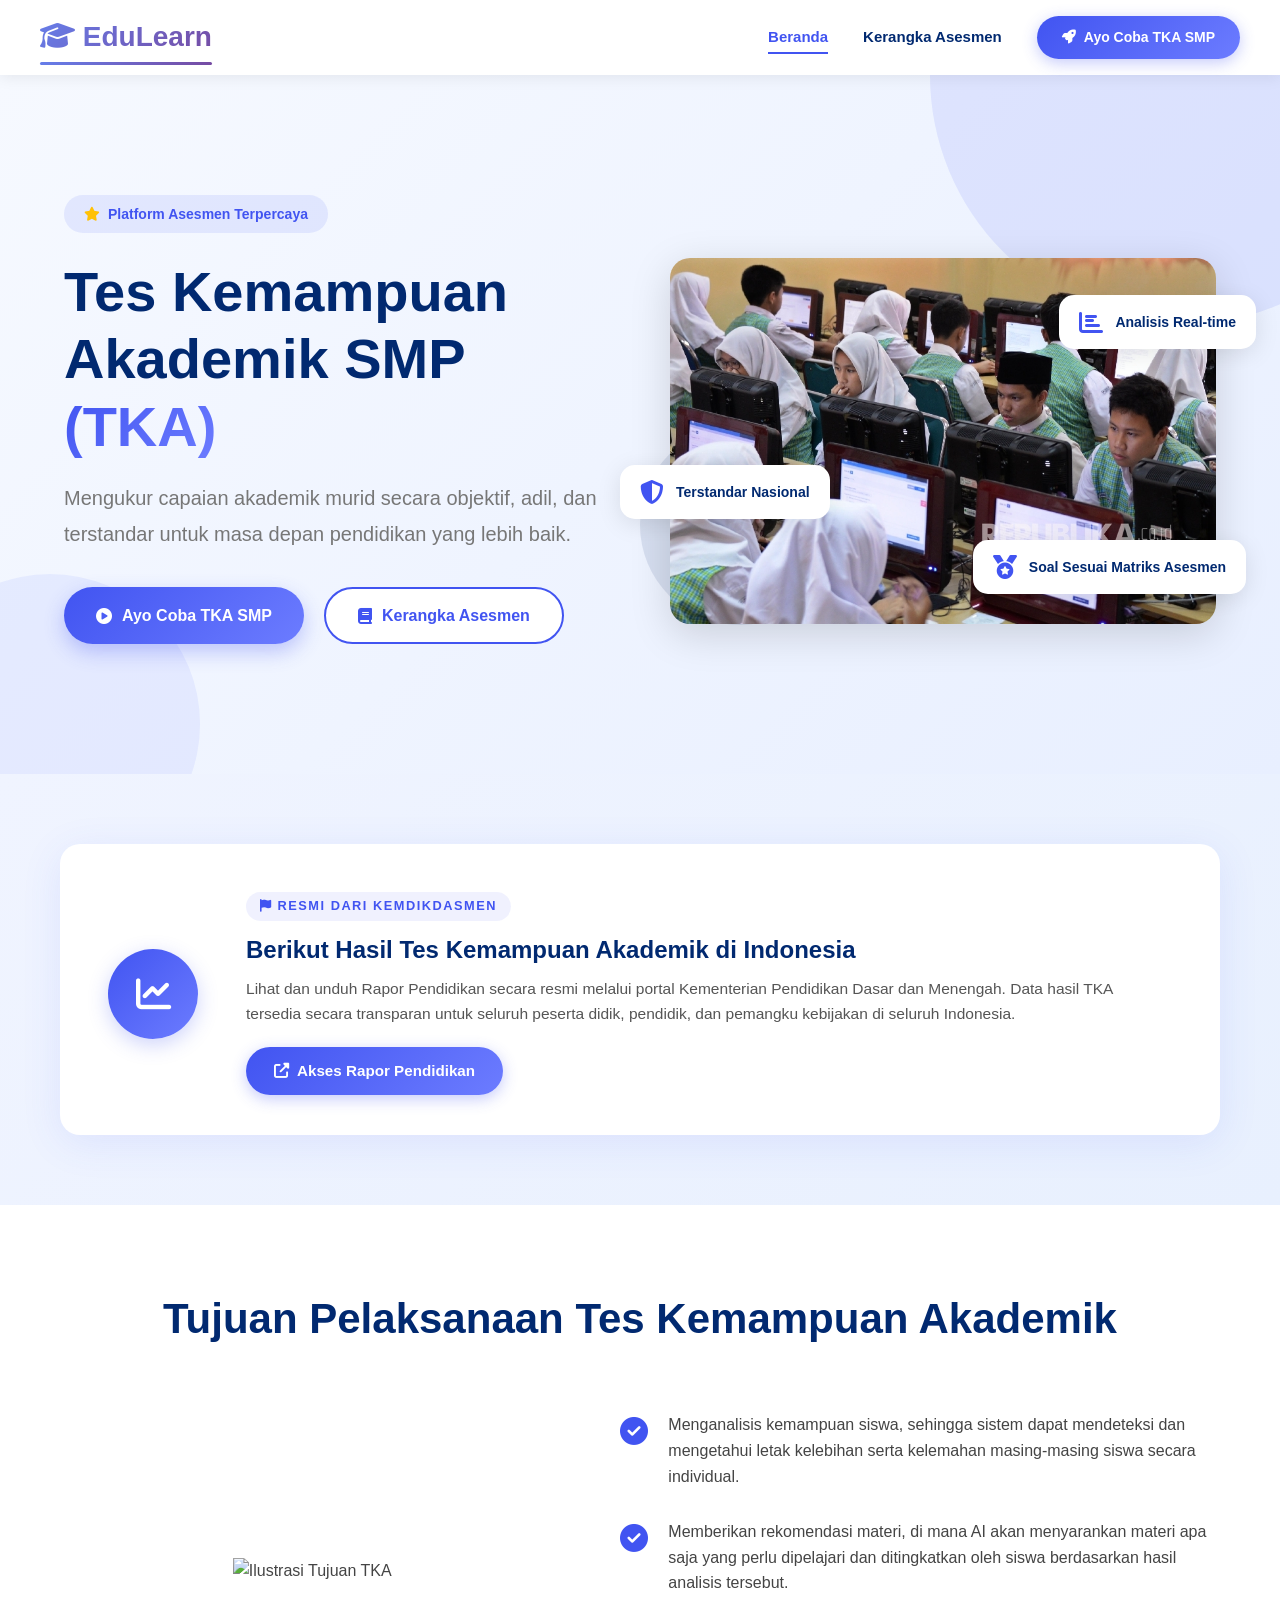
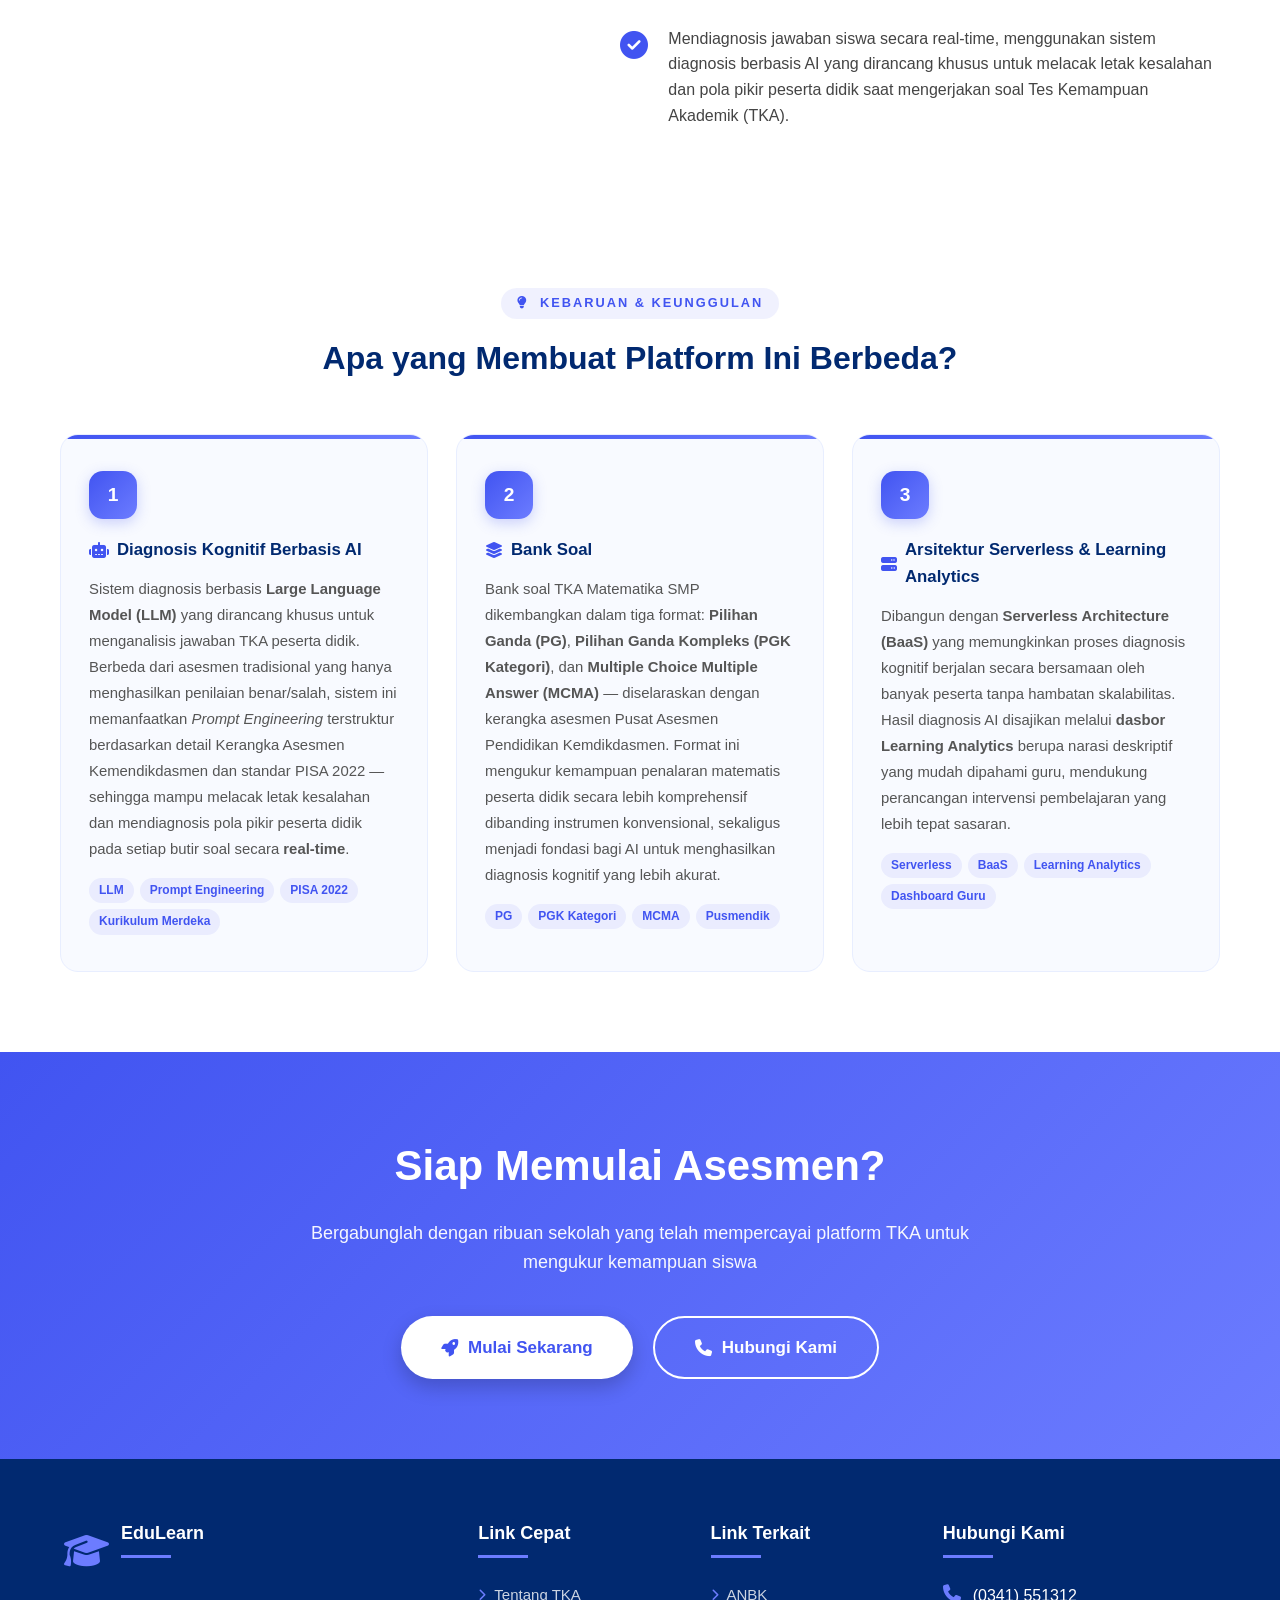
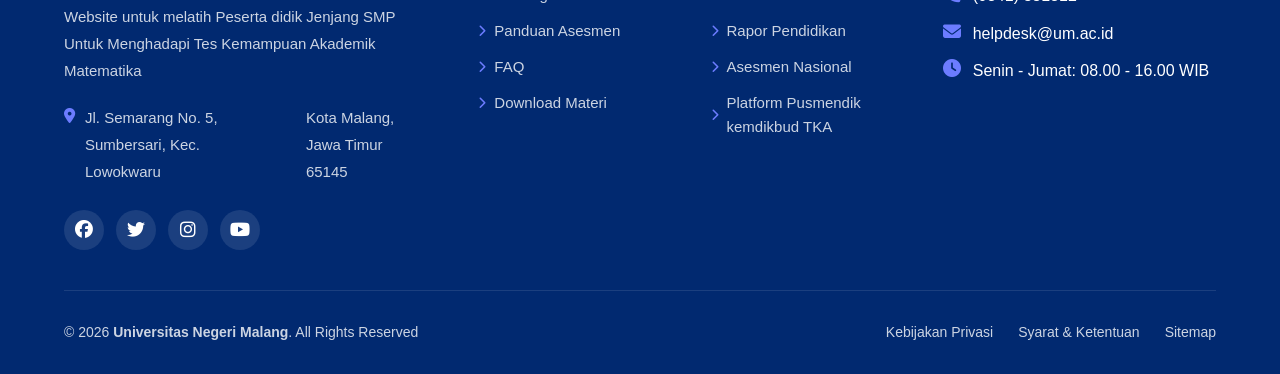
==== commit 6631c6cb: "Add files via upload" ====
--- a/index.html
+++ b/index.html
@@ -244,8 +244,8 @@
                 <h1>Tes Kemampuan Akademik SMP <span class="highlight">(TKA)</span></h1>
                 <h2>Mengukur capaian akademik murid secara objektif, adil, dan terstandar untuk masa depan pendidikan yang lebih baik.</h2>
                 <div class="hero-buttons">
-                    <a href="#" class="btn-primary">
-                        <i class="fas fa-play-circle"></i> Selengkapnya
+                    <a href="https://tkasmp.vercel.app/" class="btn-primary">
+                        <i class="fas fa-play-circle"></i> Ayo Coba TKA SMP
                     </a>
                     <a href="kerangkaasesmen.html" class="btn-secondary">
                         <i class="fas fa-book"></i> Kerangka Asesmen
@@ -305,19 +305,15 @@
                     <ul class="tujuan-list">
                         <li class="tujuan-item">
                             <div class="tujuan-icon"><i class="fas fa-check-circle"></i></div>
-                            <p>Memperoleh informasi capaian akademik Murid yang terstandar untuk keperluan seleksi akademik.</p>
+                            <p>Menganalisis kemampuan siswa, sehingga sistem dapat mendeteksi dan mengetahui letak kelebihan serta kelemahan masing-masing siswa secara individual.</p>
                         </li>
                         <li class="tujuan-item">
                             <div class="tujuan-icon"><i class="fas fa-check-circle"></i></div>
-                            <p>Menjamin pemenuhan akses Murid Pendidikan Nonformal dan Pendidikan Informal terhadap penyetaraan hasil belajar.</p>
+                            <p>Memberikan rekomendasi materi, di mana AI akan menyarankan materi apa saja yang perlu dipelajari dan ditingkatkan oleh siswa berdasarkan hasil analisis tersebut.</p>
                         </li>
                         <li class="tujuan-item">
                             <div class="tujuan-icon"><i class="fas fa-check-circle"></i></div>
-                            <p>Mendorong peningkatan kapasitas pendidik dalam mengembangkan penilaian yang berkualitas.</p>
-                        </li>
-                        <li class="tujuan-item">
-                            <div class="tujuan-icon"><i class="fas fa-check-circle"></i></div>
-                            <p>Memberikan informasi kepada Murid tentang kekuatan dan kelemahan dalam bidang akademik.</p>
+                            <p>Mendiagnosis jawaban siswa secara real-time, menggunakan sistem diagnosis berbasis AI yang dirancang khusus untuk melacak letak kesalahan dan pola pikir peserta didik saat mengerjakan soal Tes Kemampuan Akademik (TKA).</p>
                         </li>
                     </ul>
                 </div>
@@ -331,7 +327,7 @@
             <div class="novelty-heading" data-aos="fade-up">
                 <span class="section-tag"><i class="fas fa-lightbulb"></i>&nbsp; Kebaruan &amp; Keunggulan</span>
                 <h2>Apa yang Membuat Platform Ini Berbeda?</h2>
-                <p>Tiga inovasi utama yang membedakan sistem ini dari instrumen asesmen konvensional</p>
+                <p></p>
             </div>
 
             <div class="novelty-grid">
@@ -340,7 +336,7 @@
                     <div class="novelty-num">1</div>
                     <h4><i class="fas fa-robot"></i> Diagnosis Kognitif Berbasis AI</h4>
                     <p>
-                        Sistem diagnosis berbasis <strong>Large Language Model (LLM)</strong> yang dirancang khusus untuk menganalisis jawaban TKA peserta didik. Berbeda dari asesmen tradisional yang hanya menghasilkan penilaian benar/salah, sistem ini memanfaatkan <em>Prompt Engineering</em> terstruktur berdasarkan kompetensi Kurikulum Merdeka dan standar PISA 2022 — sehingga mampu melacak letak kesalahan dan mendiagnosis pola pikir peserta didik pada setiap butir soal secara <strong>real-time</strong>.
+                        Sistem diagnosis berbasis <strong>Large Language Model (LLM)</strong> yang dirancang khusus untuk menganalisis jawaban TKA peserta didik. Berbeda dari asesmen tradisional yang hanya menghasilkan penilaian benar/salah, sistem ini memanfaatkan <em>Prompt Engineering</em> terstruktur berdasarkan detail Kerangka Asesmen Kemendikdasmen dan standar PISA 2022 — sehingga mampu melacak letak kesalahan dan mendiagnosis pola pikir peserta didik pada setiap butir soal secara <strong>real-time</strong>.
                     </p>
                     <div class="novelty-tags">
                         <span class="novelty-tag">LLM</span>
@@ -353,7 +349,7 @@
                 <!-- Novelty 2 -->
                 <div class="novelty-card" data-aos="fade-up" data-aos-delay="100">
                     <div class="novelty-num">2</div>
-                    <h4><i class="fas fa-layer-group"></i> Bank Soal Multi-Format Terstandar</h4>
+                    <h4><i class="fas fa-layer-group"></i> Bank Soal </h4>
                     <p>
                         Bank soal TKA Matematika SMP dikembangkan dalam tiga format: <strong>Pilihan Ganda (PG)</strong>, <strong>Pilihan Ganda Kompleks (PGK Kategori)</strong>, dan <strong>Multiple Choice Multiple Answer (MCMA)</strong> — diselaraskan dengan kerangka asesmen Pusat Asesmen Pendidikan Kemdikdasmen. Format ini mengukur kemampuan penalaran matematis peserta didik secara lebih komprehensif dibanding instrumen konvensional, sekaligus menjadi fondasi bagi AI untuk menghasilkan diagnosis kognitif yang lebih akurat.
                     </p>
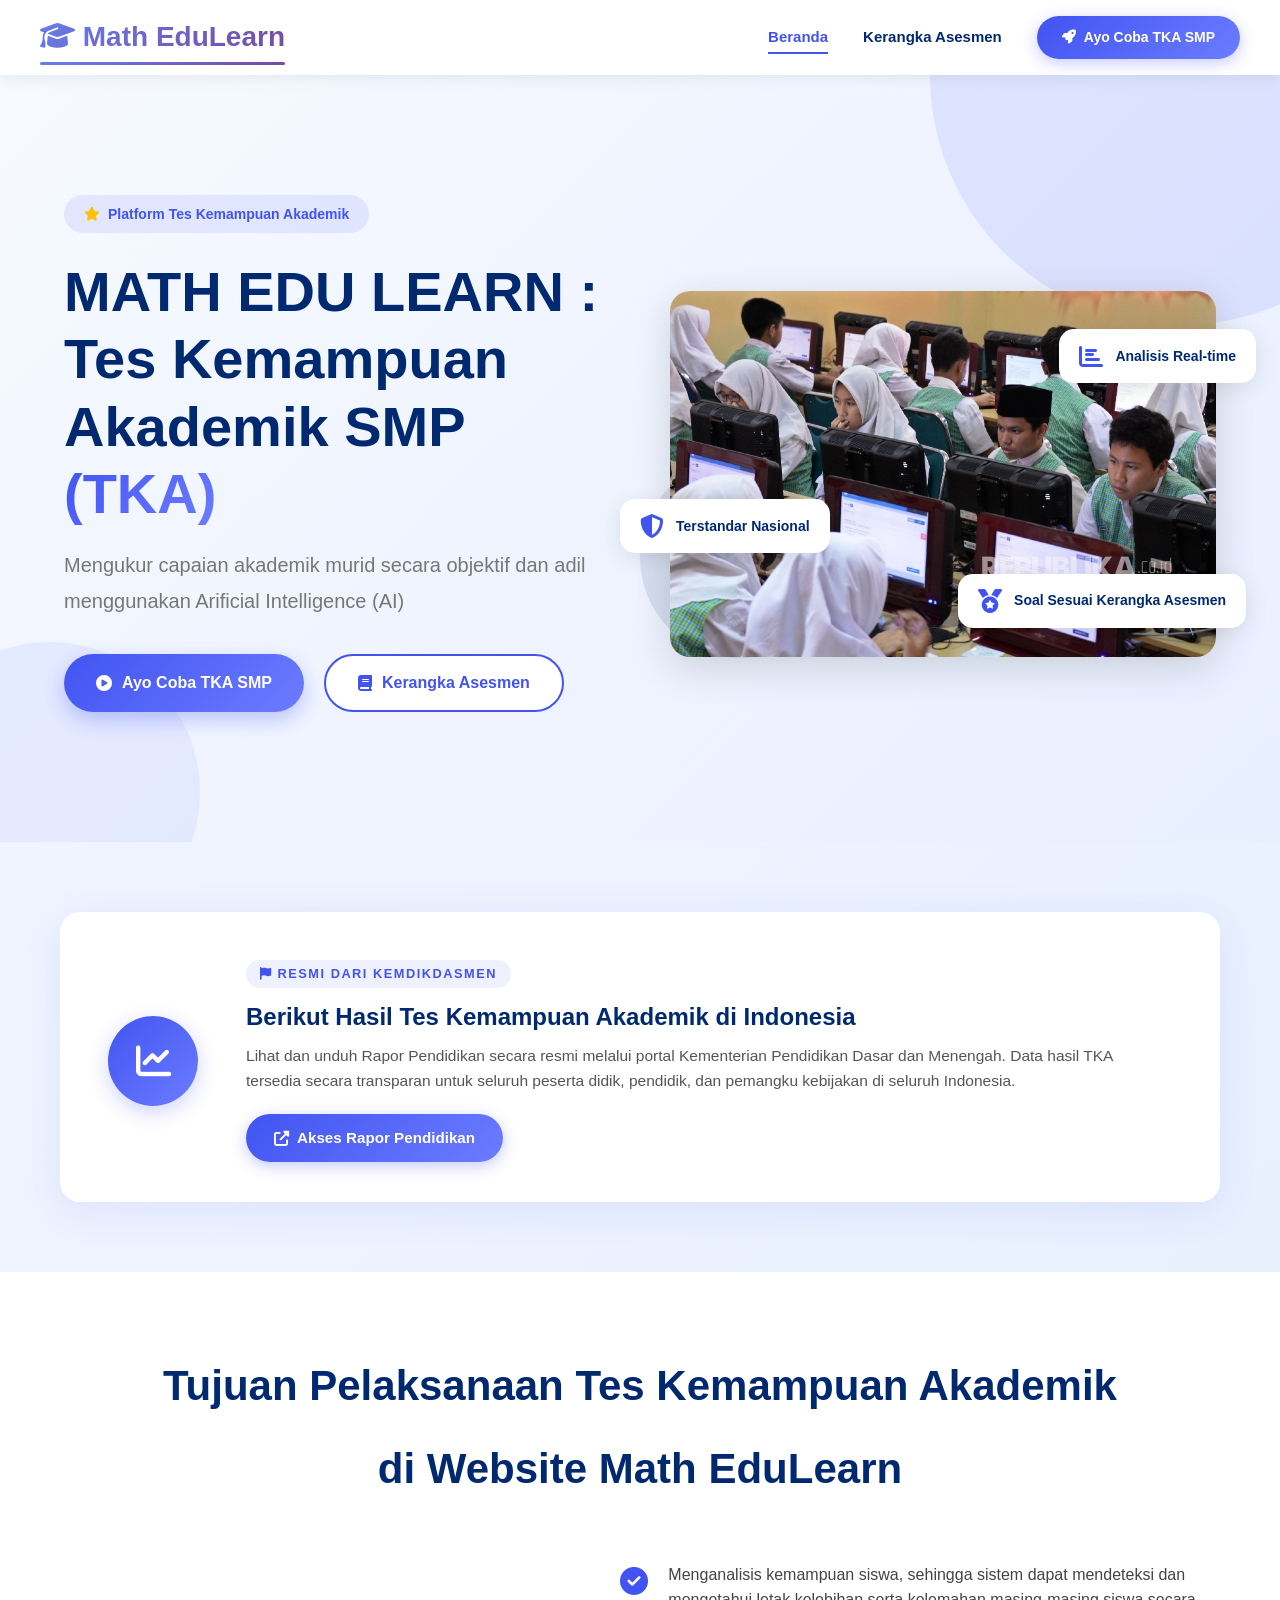
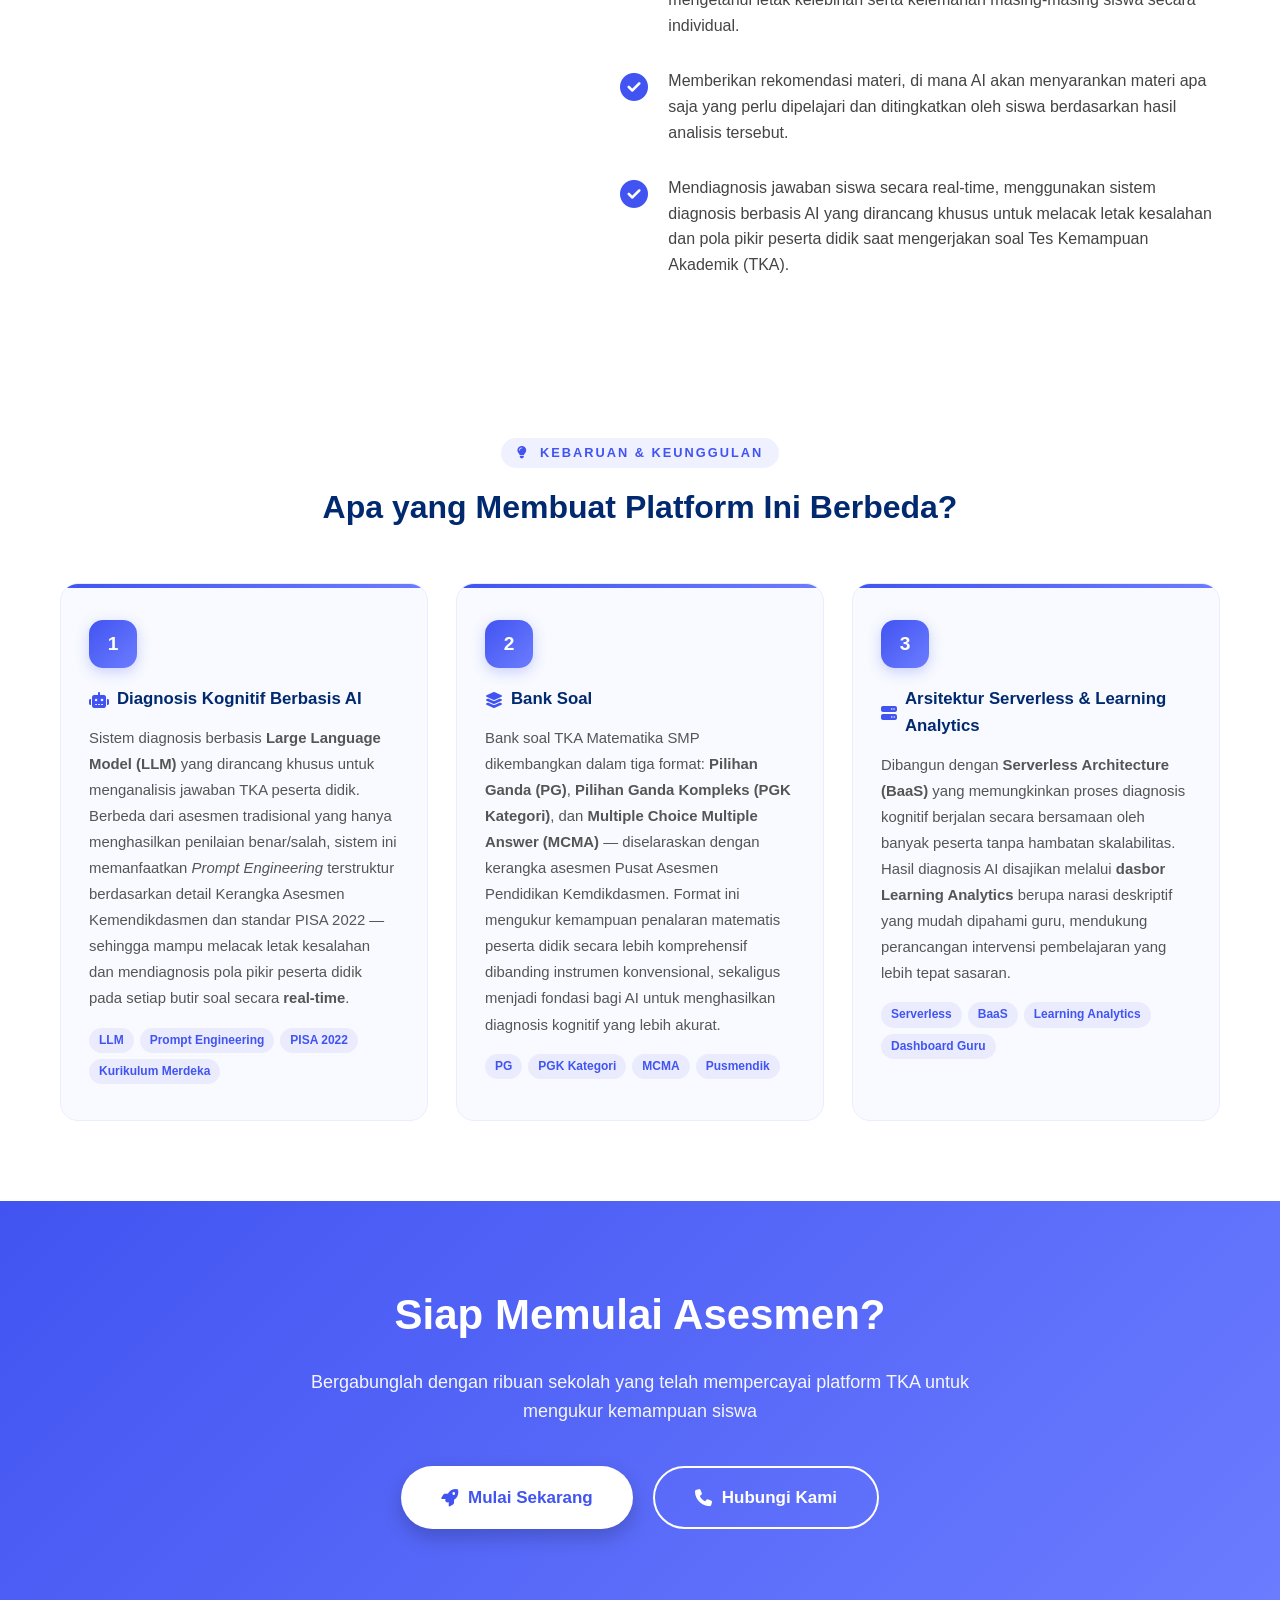
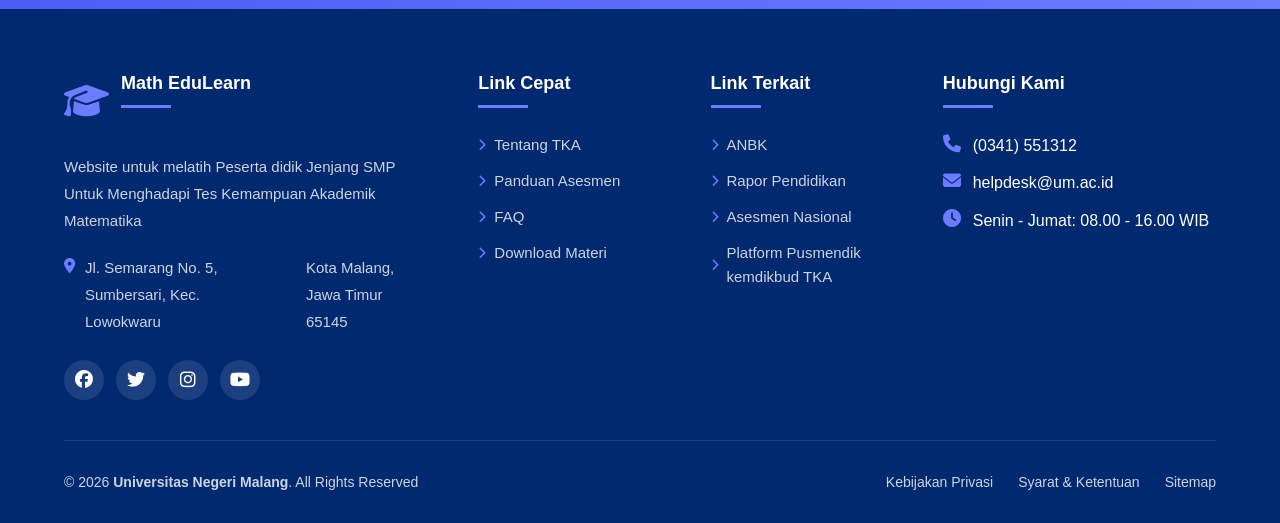
==== commit aaa40ccb: "Add files via upload" ====
--- a/index.html
+++ b/index.html
@@ -214,7 +214,7 @@
         <div class="nav-container">
             <div class="logo">
                 <i class="fas fa-graduation-cap"></i>
-                <span>EduLearn</span>
+                <span>Math EduLearn</span>
             </div>
             <div class="nav-links">
                 <a href="#" class="nav-link active">Beranda</a>
@@ -239,10 +239,10 @@
         <div class="hero-container">
             <div class="hero-text" data-aos="fade-right">
                 <div class="hero-badge">
-                    <i class="fas fa-star"></i> Platform Asesmen Terpercaya
-                </div>
-                <h1>Tes Kemampuan Akademik SMP <span class="highlight">(TKA)</span></h1>
-                <h2>Mengukur capaian akademik murid secara objektif, adil, dan terstandar untuk masa depan pendidikan yang lebih baik.</h2>
+                    <i class="fas fa-star"></i> Platform Tes Kemampuan Akademik
+                </div>
+                <h1>MATH EDU LEARN : Tes Kemampuan Akademik SMP <span class="highlight">(TKA)</span></h1>
+                <h2>Mengukur capaian akademik murid secara objektif dan adil menggunakan Arificial Intelligence (AI)</h2>
                 <div class="hero-buttons">
                     <a href="https://tkasmp.vercel.app/" class="btn-primary">
                         <i class="fas fa-play-circle"></i> Ayo Coba TKA SMP
@@ -265,7 +265,7 @@
                     </div>
                     <div class="floating-card card-3">
                         <i class="fas fa-medal"></i>
-                        <span>Soal Sesuai Matriks Asesmen</span>
+                        <span>Soal Sesuai Kerangka Asesmen</span>
                     </div>
                 </div>
             </div>
@@ -296,6 +296,7 @@
         <div class="container">
             <div class="section-title" data-aos="fade-up">
                 <h2>Tujuan Pelaksanaan Tes Kemampuan Akademik</h2>
+                <h2>di Website Math EduLearn</h2>
             </div>
             <div class="tujuan-container">
                 <div class="tujuan-img" data-aos="fade-right">
@@ -403,7 +404,7 @@
             <div class="footer-col">
                 <div class="footer-logo">
                     <i class="fas fa-graduation-cap"></i>
-                    <h4>EduLearn</h4>
+                    <h4>Math EduLearn</h4>
                 </div>
                 <p>Website untuk melatih Peserta didik Jenjang SMP Untuk Menghadapi Tes Kemampuan Akademik Matematika</p>
                 <p class="address">
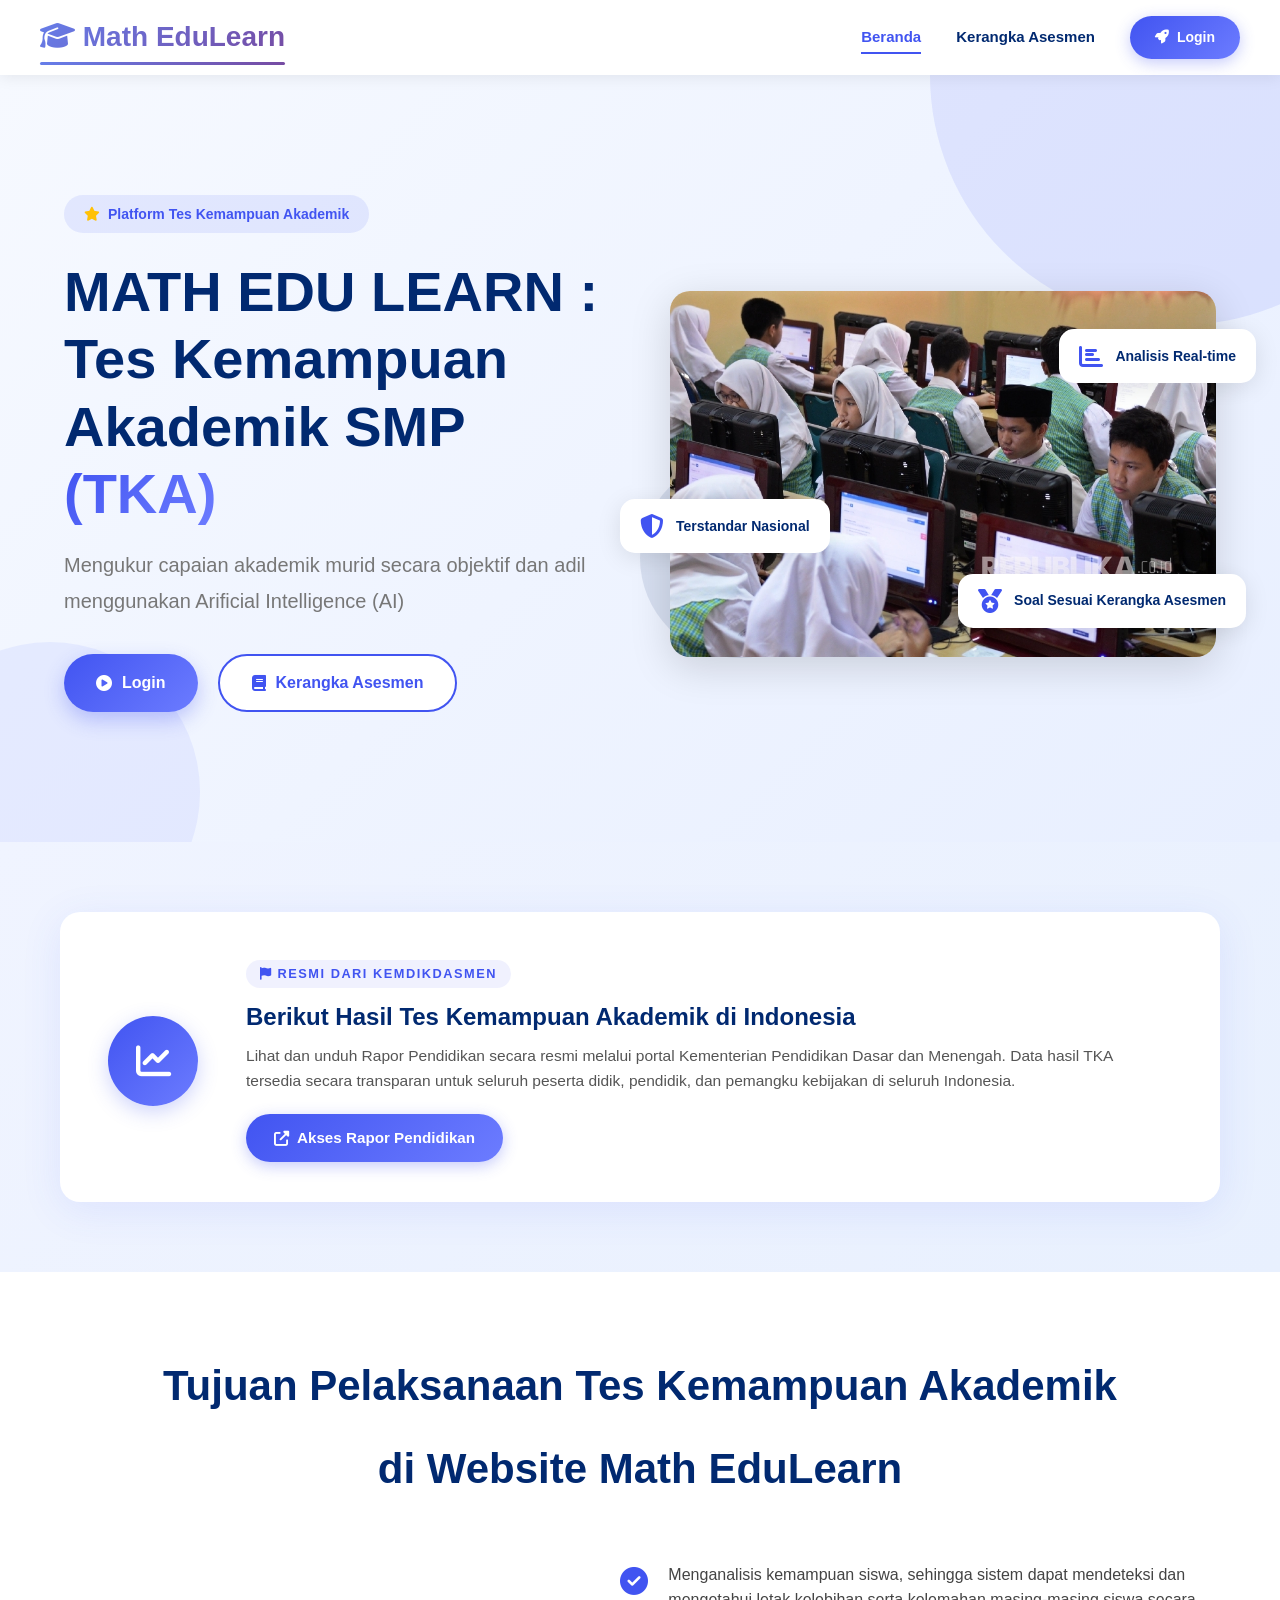
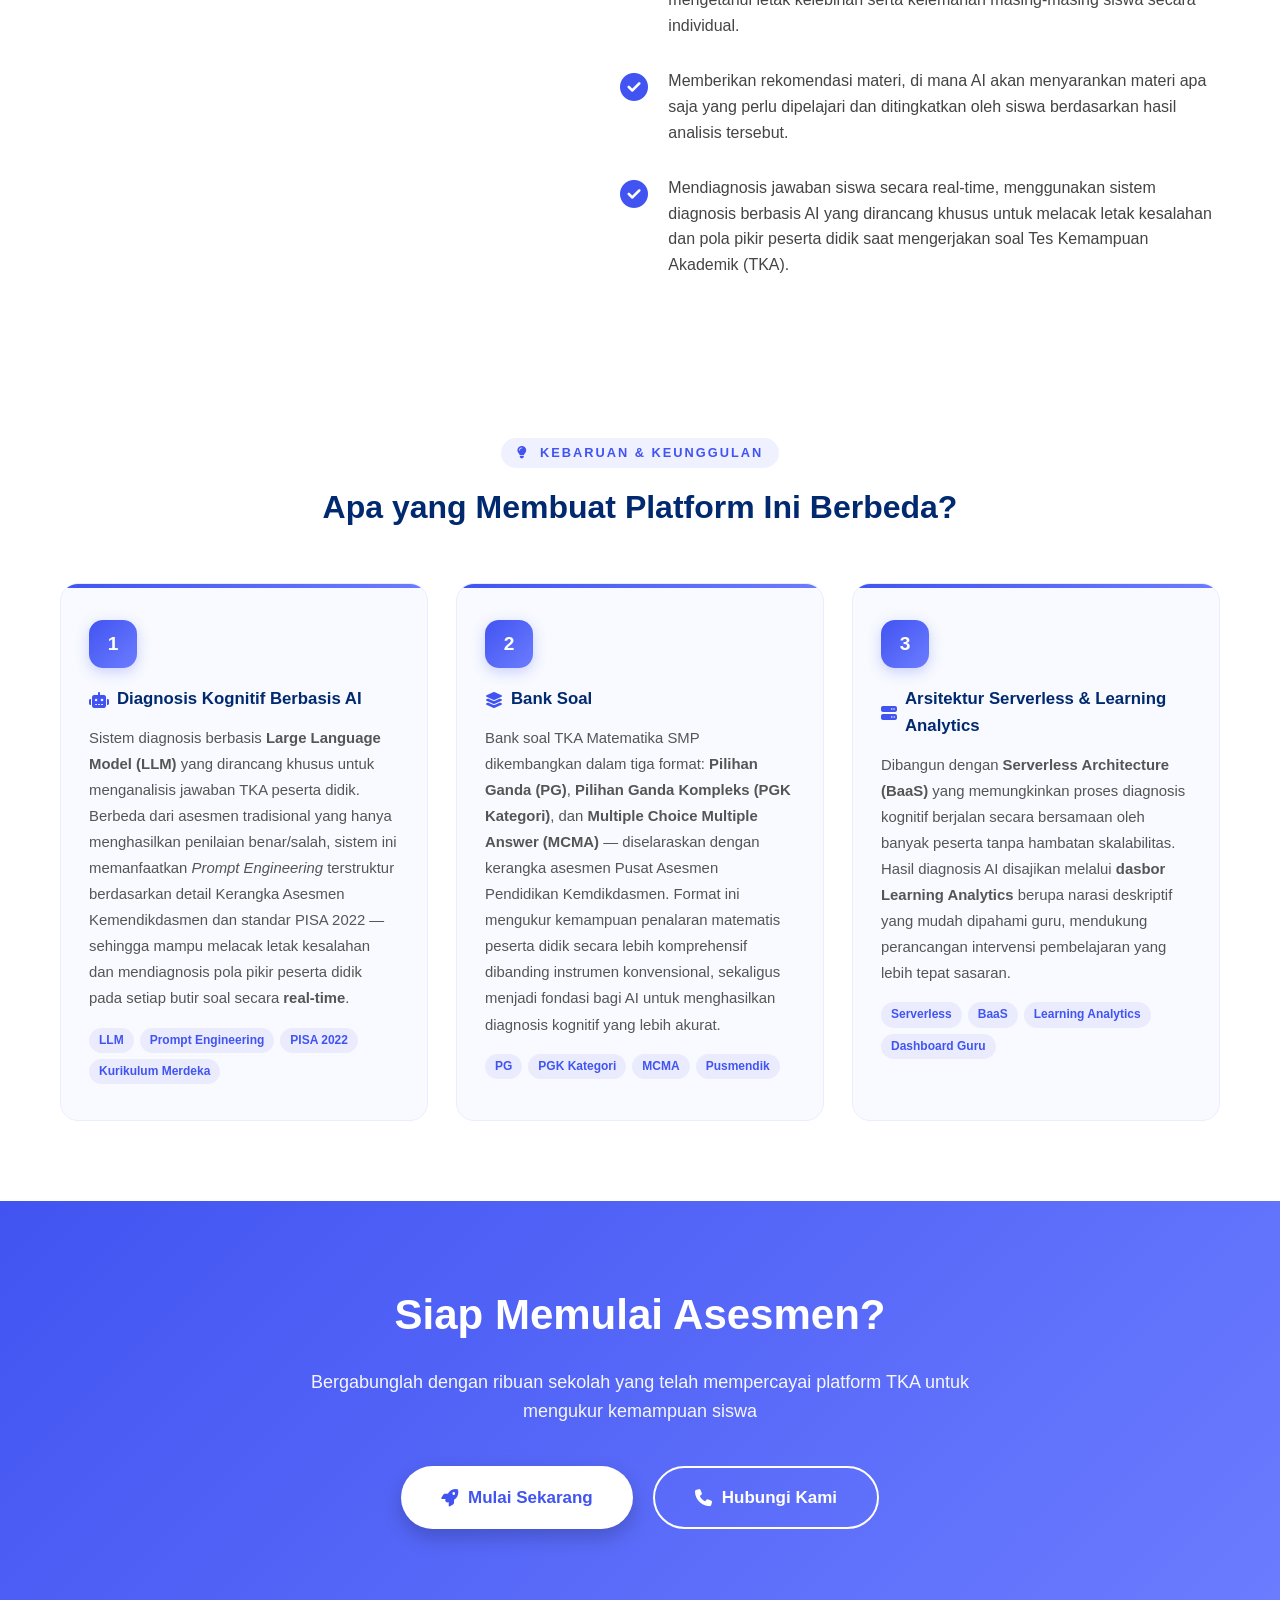
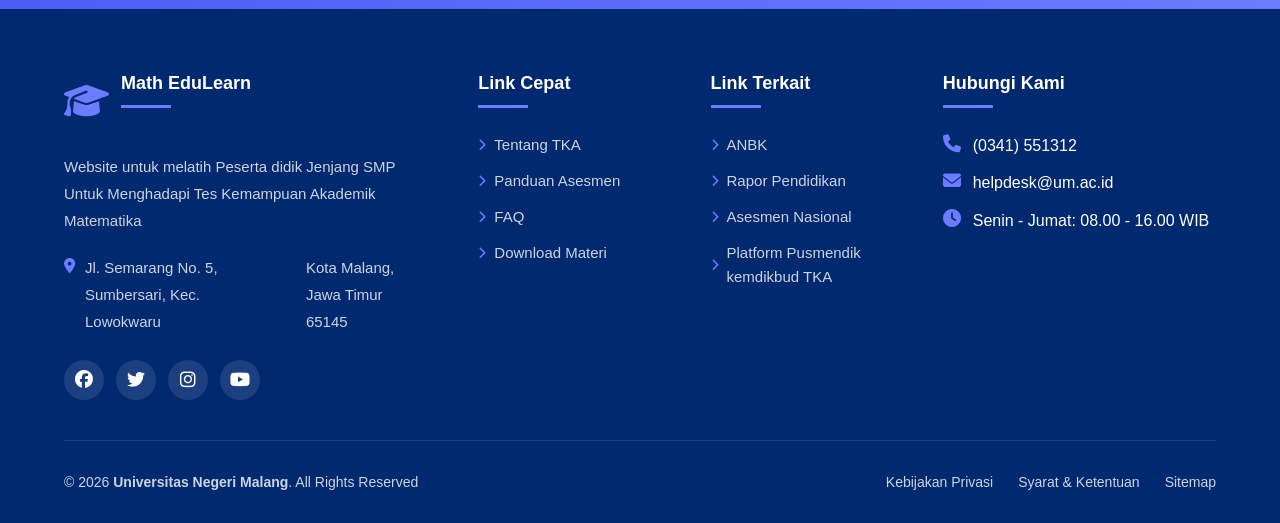
==== commit ab4b4a04: "Add files via upload" ====
--- a/index.html
+++ b/index.html
@@ -220,7 +220,7 @@
                 <a href="#" class="nav-link active">Beranda</a>
                 <a href="kerangkaasesmen.html" class="nav-link">Kerangka Asesmen</a>
                 <a href="https://tkasmp.vercel.app/" class="btn-cta">
-                    <i class="fas fa-rocket"></i> Ayo Coba TKA SMP
+                    <i class="fas fa-rocket"></i> Login
                 </a>
             </div>
             <div class="mobile-menu-icon">
@@ -245,7 +245,7 @@
                 <h2>Mengukur capaian akademik murid secara objektif dan adil menggunakan Arificial Intelligence (AI)</h2>
                 <div class="hero-buttons">
                     <a href="https://tkasmp.vercel.app/" class="btn-primary">
-                        <i class="fas fa-play-circle"></i> Ayo Coba TKA SMP
+                        <i class="fas fa-play-circle"></i> Login
                     </a>
                     <a href="kerangkaasesmen.html" class="btn-secondary">
                         <i class="fas fa-book"></i> Kerangka Asesmen
